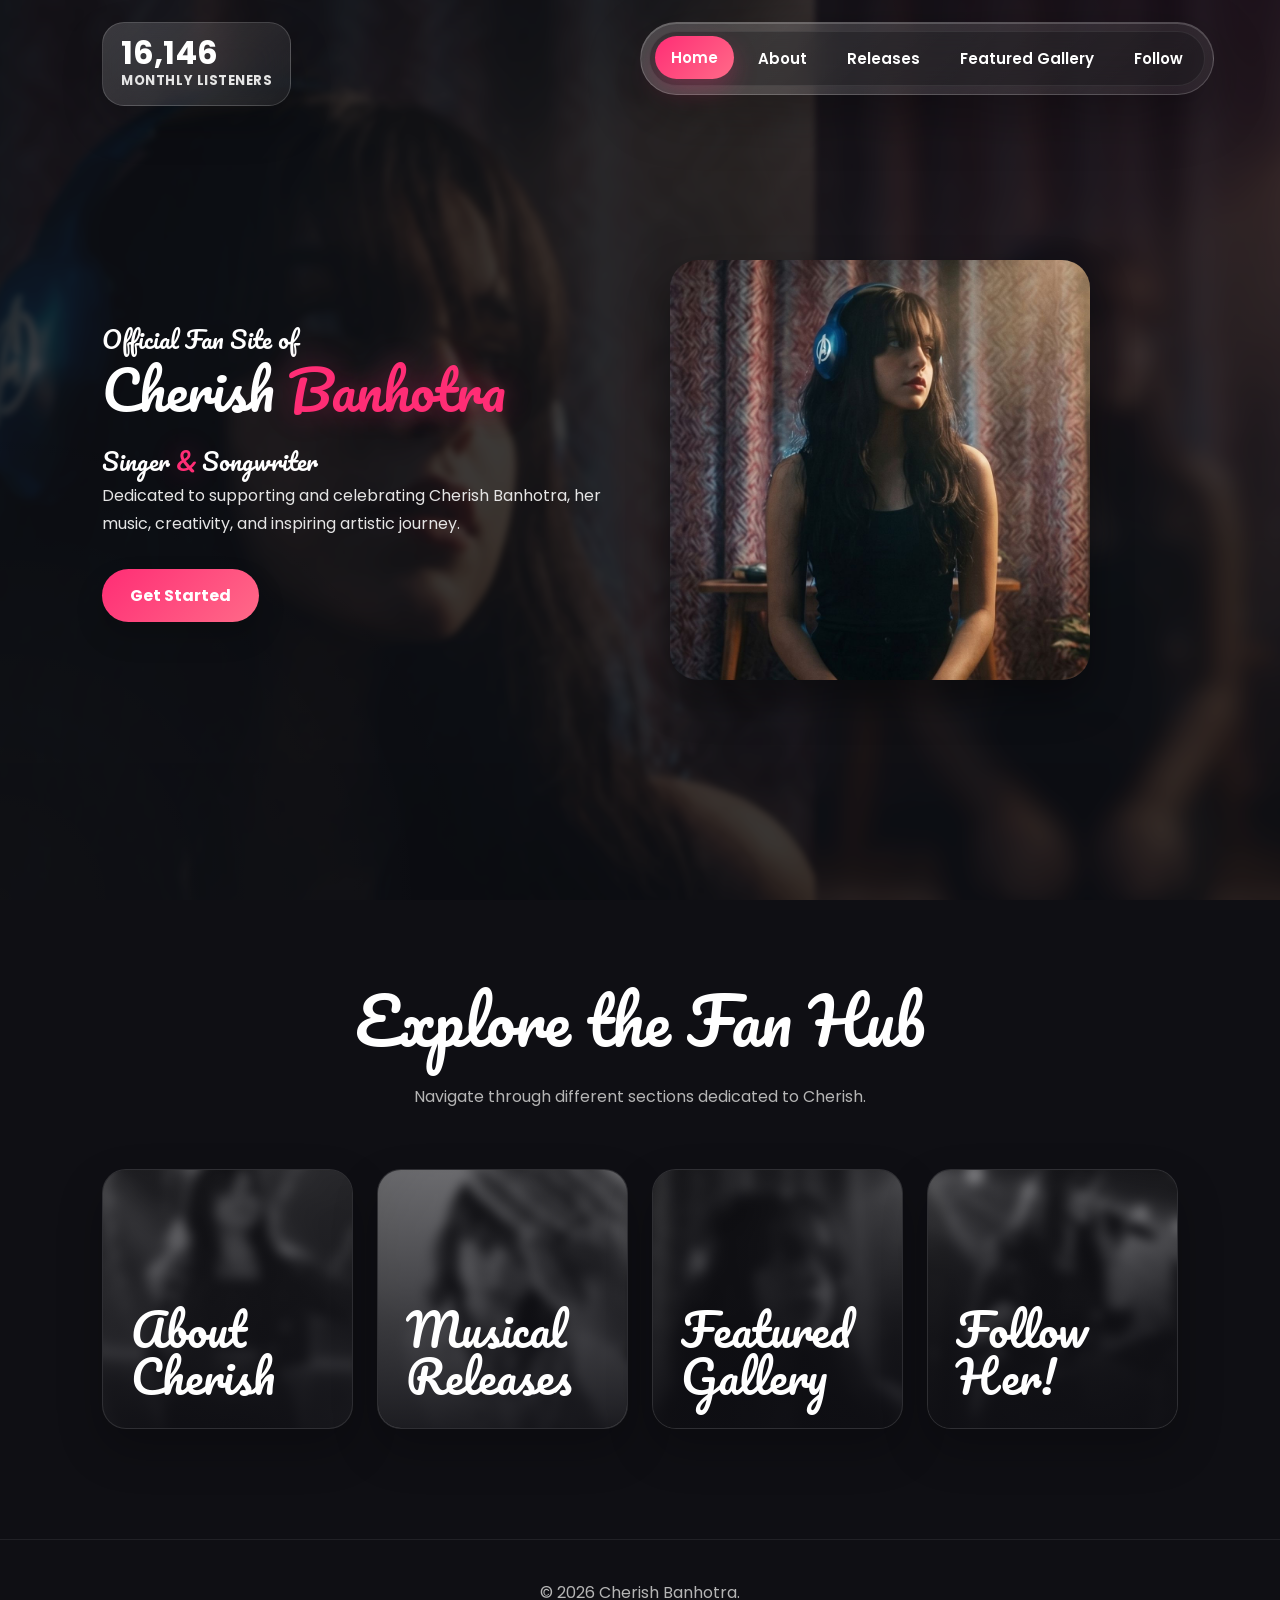
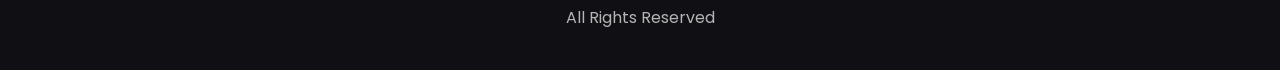
==== index.html @ cf928616 "Add files via upload" ====
<!DOCTYPE html>
<html lang="en">
<head>
  <meta charset="UTF-8">
  <meta name="viewport" content="width=device-width, initial-scale=1.0">
  <title>Cherish Banhotra | Home</title>
  <link rel="icon" type="image/x-icon" href="/assets/favicon.png">
  <link rel="preconnect" href="https://fonts.googleapis.com">
  <link rel="preconnect" href="https://fonts.gstatic.com" crossorigin>
  <link href="https://fonts.googleapis.com/css2?family=Poppins:wght@300;400;500;600;700&family=Pacifico&display=swap" rel="stylesheet">
  <link rel="stylesheet" href="/styles.css">
</head>
<body>
  <nav class="navbar" aria-label="Primary navigation">
    <button class="nav-toggle" type="button" aria-label="Open navigation menu" aria-expanded="false">
      <span></span>
      <span></span>
      <span></span>
    </button>
    <ul class="nav-links">
      <li><a class="active" href="/" aria-current="page">Home</a></li>
      <li><a href="/about">About</a></li>
      <li><a href="/releases">Releases</a></li>
      <li><a href="/gallery">Featured Gallery</a></li>
      <li><a href="/follow">Follow</a></li>
    </ul>
  </nav>

  <main>
    <section class="hero">
      <div class="listener-badge" aria-label="Sixteen thousand one hundred forty-six monthly listeners">
        <strong>16,146</strong>
        <span>monthly listeners</span>
      </div>
      <div class="hero-inner">
        <div class="hero-text">
          <h2>Official Fan Site of</h2>
          <h1>Cherish <span>Banhotra</span></h1>
          <div class="hero-image hero-image-mobile">
            <img src="/assets/2.jpg" alt="Portrait of Cherish">
          </div>
          <h2>Singer<span> & </span>Songwriter</h2>
          <p>Dedicated to supporting and celebrating Cherish Banhotra, her music, creativity, and inspiring artistic journey.</p>
          <div class="buttons">
            <a href="#fan-hub" class="btn primary">Get Started</a>
          </div>
        </div>
        <div class="hero-image">
          <img src="/assets/2.jpg" alt="Portrait of Cherish">
        </div>
      </div>
    </section>

    <section id="fan-hub" class="content-section home-paths-section">
      <div class="section-title">
        <h2>Explore the Fan Hub</h2>
        <p>Navigate through different sections dedicated to Cherish.</p>
      </div>
      <div class="home-paths">
        <a class="path-card" href="/about">
          <img src="/assets/3.jpg" alt="" aria-hidden="true">
          <h3>About Cherish</h3>
        </a>
        <a class="path-card" href="/releases">
          <img src="/assets/4.jpg" alt="" aria-hidden="true">
          <h3>Musical Releases</h3>
        </a>
        <a class="path-card" href="/gallery">
          <img src="/assets/1.png" alt="" aria-hidden="true">
          <h3>Featured Gallery</h3>
        </a>
        <a class="path-card" href="/follow">
          <img src="/assets/5.jpg" alt="" aria-hidden="true">
          <h3>Follow Her!</h3>
        </a>
      </div>
    </section>
  </main>

  <footer>&copy; 2026 Cherish Banhotra. <br>All Rights Reserved</footer>
  <script src="/site-effects.js"></script>
</body>
</html>
---- styles.css ----
* {
  margin: 0;
  padding: 0;
  box-sizing: border-box;
}

:root {
  --bg: #0f0f14;
  --text: #ffffff;
  --muted: #e5e5e5;
  --soft: #b5b5b5;
  --accent: #ff2d75;
  --accent-light: #ff6a88;
  --glass: rgba(255, 255, 255, .08);
  --glass-border: rgba(255, 255, 255, .14);
}

@keyframes fadeUp {
  from {
    opacity: 0;
    transform: translateY(28px);
  }

  to {
    opacity: 1;
    transform: translateY(0);
  }
}

@keyframes softFloat {
  0%,
  100% {
    transform: translateY(0);
  }

  50% {
    transform: translateY(-12px);
  }
}

@keyframes sheen {
  from {
    transform: translateX(-120%) skewX(-18deg);
  }

  to {
    transform: translateX(220%) skewX(-18deg);
  }
}

html {
  scroll-behavior: smooth;
  text-size-adjust: 100%;
  -webkit-text-size-adjust: 100%;
}

body {
  min-height: 100vh;
  font-family: 'Poppins', sans-serif;
  background: var(--bg);
  color: var(--text);
  overflow-x: hidden;
}

body::before {
  content: '';
  position: fixed;
  inset: 0;
  background: radial-gradient(circle at top right, rgba(255, 0, 102, .18), transparent 35%), radial-gradient(circle at bottom left, rgba(255, 255, 255, .08), transparent 30%);
  z-index: -1;
}

h1,
h2,
h3 {
  font-family: 'Pacifico', cursive;
  font-weight: 400;
}

img {
  display: block;
  max-width: 100%;
  height: auto;
}

.navbar {
  width: max-content;
  max-width: calc(100% - 32px);
  position: fixed;
  top: 22px;
  left: 50%;
  transform: translateX(-50%);
  z-index: 1000;
  display: flex;
  justify-content: center;
  align-items: center;
  padding: 8px;
  background: linear-gradient(135deg, rgba(255, 255, 255, .2), rgba(255, 255, 255, .06));
  backdrop-filter: blur(18px);
  -webkit-backdrop-filter: blur(18px);
  border: 1px solid rgba(255, 255, 255, .18);
  border-radius: 999px;
  box-shadow: 0 18px 55px rgba(0, 0, 0, .28), inset 0 1px 0 rgba(255, 255, 255, .18);
  animation: fadeUp .7s ease both;
}

.nav-links {
  width: auto;
  display: flex;
  justify-content: center;
  align-items: center;
  gap: 8px;
  list-style: none;
  padding: 5px;
  border-radius: 999px;
  background: rgba(15, 15, 20, .34);
  border: 1px solid rgba(255, 255, 255, .08);
}

.nav-toggle {
  display: none;
}

.nav-links li {
  flex: 0 0 auto;
}

.nav-links a {
  position: relative;
  overflow: hidden;
  display: inline-flex;
  align-items: center;
  justify-content: center;
  min-height: 42px;
  padding: 10px 16px;
  border-radius: 999px;
  color: var(--text);
  font-size: .94rem;
  font-weight: 600;
  text-decoration: none;
  white-space: nowrap;
  transition: background .25s ease, box-shadow .25s ease, transform .25s ease, color .25s ease;
}

.nav-links a::after,
.btn::after,
.path-card::after,
.follow-card::after,
.release-card::after {
  content: '';
  position: absolute;
  inset: 0;
  width: 42%;
  background: linear-gradient(90deg, transparent, rgba(255, 255, 255, .22), transparent);
  opacity: 0;
  pointer-events: none;
}

.nav-links a:hover,
.nav-links a.active {
  background: linear-gradient(135deg, var(--accent), var(--accent-light));
  box-shadow: 0 10px 24px rgba(255, 45, 117, .28);
  transform: translateY(-1px);
}

.nav-links a:hover::after,
.btn:hover::after,
.path-card:hover::after,
.follow-card:hover::after,
.release-card:hover::after {
  opacity: 1;
  animation: sheen .75s ease;
}

.hero,
.page-hero {
  min-height: 100vh;
  min-height: 100svh;
  display: flex;
  align-items: center;
  justify-content: center;
  padding: 120px 8% 80px;
  position: relative;
  isolation: isolate;
  overflow: hidden;
}

.page-hero {
  min-height: 38vh;
  padding: 104px 8% 42px;
}

.hero::before,
.page-hero::before {
  content: '';
  position: fixed;
  inset: 0;
  background: url('assets/cover.png') center/cover no-repeat;
  filter: blur(3px);
  transform: scale(1.04);
  opacity: .45;
  pointer-events: none;
  z-index: -2;
}

.hero::after,
.page-hero::after {
  content: '';
  position: absolute;
  inset: 0;
  background: rgba(15, 15, 20, .55);
  z-index: -1;
}

.listener-badge {
  position: absolute;
  top: 22px;
  left: 8%;
  z-index: 2;
  display: inline-flex;
  flex-direction: column;
  gap: 2px;
  padding: 14px 18px;
  border: 1px solid rgba(255, 255, 255, .16);
  border-radius: 22px;
  background: linear-gradient(135deg, rgba(255, 255, 255, .16), rgba(255, 255, 255, .05));
  backdrop-filter: blur(16px);
  -webkit-backdrop-filter: blur(16px);
  box-shadow: 0 18px 40px rgba(0, 0, 0, .24);
  animation: fadeUp .75s .2s ease both;
}

.listener-badge strong {
  font-size: clamp(1.35rem, 3vw, 2rem);
  line-height: 1;
}

.listener-badge span {
  color: var(--muted);
  font-size: .82rem;
  font-weight: 700;
  letter-spacing: .04em;
  text-transform: uppercase;
}

.hero-inner {
  max-width: 1200px;
  width: 100%;
  display: grid;
  grid-template-columns: repeat(auto-fit, minmax(min(320px, 100%), 1fr));
  gap: 60px;
  align-items: center;
  animation: fadeUp .85s .1s ease both;
}

.hero-text h1,
.page-heading h1 {
  font-size: clamp(3rem, 8vw, 3.4rem);
  line-height: 1.1;
  margin-bottom: 20px;
}

.hero-text span,
.page-heading span {
  color: var(--accent);
  text-shadow: 0 0 30px rgba(255, 45, 117, .32);
}

.hero-text p,
.page-heading p,
.about-copy p,
.follow-card p {
  color: var(--muted);
  line-height: 1.8;
}

.hero-text p,
.page-heading p {
  max-width: 650px;
  margin-bottom: 30px;
}

.buttons {
  display: flex;
  flex-wrap: wrap;
  gap: 14px;
}

.btn {
  position: relative;
  overflow: hidden;
  display: inline-flex;
  align-items: center;
  justify-content: center;
  padding: 14px 28px;
  border-radius: 999px;
  font-weight: 700;
  text-decoration: none;
  box-shadow: 0 14px 28px rgba(0, 0, 0, .18);
  transition: box-shadow .25s ease, transform .25s ease, border-color .25s ease;
}

.btn:hover,
.btn:focus-visible {
  transform: translateY(-3px);
  box-shadow: 0 18px 36px rgba(255, 45, 117, .2);
}

.primary {
  background: linear-gradient(135deg, var(--accent), var(--accent-light));
  color: var(--text);
}

.secondary {
  border: 1px solid rgba(255, 255, 255, .15);
  color: var(--text);
  background: rgba(255, 255, 255, .04);
}

.hero-image img,
.gallery-card img,
.about-panel img,
.follow-card {
  width: 100%;
  border-radius: 28px;
  box-shadow: 0 20px 40px rgba(0, 0, 0, .35);
}

.hero-image img {
  max-width: 420px;
  object-fit: cover;
  animation: softFloat 5.5s ease-in-out infinite;
  transition: filter .35s ease, transform .35s ease, box-shadow .35s ease;
}

.hero-image-mobile {
  display: none;
}

.hero-image img:hover {
  filter: saturate(1.12) contrast(1.04);
  transform: scale(1.025);
  box-shadow: 0 26px 56px rgba(255, 45, 117, .2);
}

.page-heading {
  width: min(100%, 920px);
  text-align: center;
  animation: fadeUp .8s ease both;
}

.content-section {
  padding: 110px 8%;
}

.reveal {
  opacity: 0;
  transform: translateY(34px);
  transition: opacity .75s ease, transform .75s ease;
}

.reveal.is-visible {
  opacity: 1;
  transform: translateY(0);
}

.section-title {
  text-align: center;
  margin-bottom: 60px;
}

.section-title h2 {
  font-size: clamp(2.4rem, 6vw, 4rem);
}

.section-title p {
  color: var(--soft);
  margin-top: 8px;
}

.gallery-grid {
  display: grid;
  grid-template-columns: repeat(auto-fit, minmax(min(260px, 100%), 1fr));
  gap: 24px;
}

.gallery-card,
.follow-card {
  position: relative;
  overflow: hidden;
  background: rgba(255, 255, 255, .04);
  border: 1px solid rgba(255, 255, 255, .08);
}

.gallery-card img {
  height: 420px;
  object-fit: cover;
  transition: filter .35s ease, transform .35s ease;
}

.gallery-card:hover img {
  filter: saturate(1.1) contrast(1.05);
  transform: scale(1.05);
}

.home-paths-section {
  position: relative;
  padding-top: 64px;
  scroll-margin-top: 96px;
  background: var(--bg);
}

.home-paths {
  display: grid;
  grid-template-columns: repeat(4, minmax(0, 1fr));
  gap: 24px;
}

.path-card {
  position: relative;
  min-height: 260px;
  display: flex;
  flex-direction: column;
  justify-content: flex-end;
  gap: 16px;
  padding: 28px;
  overflow: hidden;
  border: 1px solid rgba(255, 255, 255, .1);
  border-radius: 24px;
  background: rgba(255, 255, 255, .04);
  color: var(--text);
  text-decoration: none;
  box-shadow: 0 20px 46px rgba(0, 0, 0, .24);
  transition: border-color .25s ease, box-shadow .25s ease, transform .25s ease;
}

.path-card::before {
  content: '';
  position: absolute;
  inset: 0;
  background: linear-gradient(180deg, rgba(15, 15, 20, .18), rgba(15, 15, 20, .88));
  z-index: 1;
  transition: background .25s ease;
}

.path-card img {
  position: absolute;
  inset: 0;
  width: 100%;
  height: 100%;
  object-fit: cover;
  filter: grayscale(1) blur(5px);
  transform: scale(1.08);
  opacity: .55;
  transition: filter .35s ease, opacity .35s ease, transform .35s ease;
}

.path-card span {
  position: relative;
  z-index: 2;
  width: 48px;
  height: 48px;
  display: inline-flex;
  align-items: center;
  justify-content: center;
  border-radius: 50%;
  background: linear-gradient(135deg, var(--accent), var(--accent-light));
  font-weight: 700;
}

.path-card h3 {
  position: relative;
  z-index: 2;
  font-size: clamp(2rem, 4vw, 2.8rem);
  line-height: 1.05;
}

.path-card p {
  position: relative;
  z-index: 2;
  color: var(--muted);
  line-height: 1.7;
}

.path-card:hover,
.path-card:focus-visible {
  border-color: rgba(255, 255, 255, .24);
  box-shadow: 0 24px 56px rgba(255, 45, 117, .18);
  transform: translateY(-8px) scale(1.015);
}

.path-card:hover::before,
.path-card:focus-visible::before {
  background: linear-gradient(180deg, rgba(15, 15, 20, .08), rgba(15, 15, 20, .72));
}

.path-card:hover img,
.path-card:focus-visible img {
  filter: grayscale(0) blur(0);
  opacity: .82;
  transform: scale(1);
}

.card-content,
.follow-card {
  padding: 24px;
}

.about-panel {
  display: grid;
  grid-template-columns: repeat(auto-fit, minmax(min(320px, 100%), 1fr));
  gap: 50px;
  align-items: center;
}

.about-panel img {
  object-fit: cover;
  transition: filter .35s ease, transform .35s ease, box-shadow .35s ease;
}

.about-panel img:hover {
  filter: saturate(1.08) contrast(1.04);
  transform: scale(1.025);
  box-shadow: 0 28px 58px rgba(255, 45, 117, .18);
}

.about-copy h2 {
  font-size: clamp(2rem, 4.5vw, 3rem);
  margin-bottom: 18px;
}

.releases-grid {
  display: grid;
  grid-template-columns: repeat(auto-fit, minmax(min(260px, 100%), 1fr));
  gap: 24px;
}

.release-card {
  position: relative;
  overflow: hidden;
  border: 1px solid rgba(255, 255, 255, .08);
  border-radius: 28px;
  background: rgba(255, 255, 255, .04);
  box-shadow: 0 20px 40px rgba(0, 0, 0, .35);
  transition: border-color .25s ease, box-shadow .25s ease, transform .25s ease;
}

.release-card:hover {
  border-color: rgba(255, 255, 255, .2);
  box-shadow: 0 24px 56px rgba(255, 45, 117, .16);
  transform: translateY(-7px);
}

.release-card img {
  width: 100%;
  height: 320px;
  object-fit: cover;
  transition: filter .35s ease, transform .35s ease;
}

.release-card:hover img {
  filter: saturate(1.12) contrast(1.04);
  transform: scale(1.045);
}

.release-card div {
  padding: 24px;
}

.release-card span {
  display: inline-flex;
  margin-bottom: 14px;
  padding: 7px 12px;
  border-radius: 999px;
  background: rgba(255, 45, 117, .16);
  color: var(--accent-light);
  font-size: .78rem;
  font-weight: 700;
  text-transform: uppercase;
}

.release-card h2 {
  font-size: 2rem;
  margin-bottom: 10px;
}

.release-card p {
  color: var(--muted);
  line-height: 1.7;
}

.follow-grid {
  display: grid;
  grid-template-columns: repeat(auto-fit, minmax(min(240px, 100%), 1fr));
  gap: 22px;
}

.follow-card {
  color: var(--text);
  text-decoration: none;
  transition: border-color .25s ease, box-shadow .25s ease, transform .25s ease;
}

.follow-card:hover,
.follow-card:focus-visible {
  border-color: rgba(255, 255, 255, .24);
  box-shadow: 0 24px 56px rgba(255, 45, 117, .18);
  transform: translateY(-7px);
}

.social-icon {
  width: 54px;
  height: 54px;
  display: inline-flex;
  align-items: center;
  justify-content: center;
  margin-bottom: 20px;
  border-radius: 18px;
  background: linear-gradient(135deg, var(--accent), var(--accent-light));
  box-shadow: 0 14px 28px rgba(255, 45, 117, .22);
  transition: transform .25s ease, box-shadow .25s ease;
}

.follow-card:hover .social-icon,
.follow-card:focus-visible .social-icon {
  transform: rotate(-4deg) scale(1.08);
  box-shadow: 0 18px 34px rgba(255, 45, 117, .3);
}

.social-icon svg {
  width: 28px;
  height: 28px;
  fill: none;
  stroke: currentColor;
  stroke-width: 1.8;
  stroke-linecap: round;
  stroke-linejoin: round;
}

.social-icon .icon-fill {
  fill: currentColor;
}

.follow-card h2 {
  font-size: 2rem;
  margin-bottom: 12px;
}

footer {
  text-align: center;
  padding: 40px 20px;
  color: var(--soft);
  border-top: 1px solid rgba(255, 255, 255, .08);
}

@media (prefers-reduced-motion: reduce) {
  *,
  *::before,
  *::after {
    animation-duration: .01ms !important;
    animation-iteration-count: 1 !important;
    scroll-behavior: auto !important;
    transition-duration: .01ms !important;
  }

  body,
  .reveal {
    opacity: 1;
    transform: none;
  }
}

@media (hover: none) {
  .nav-links a:hover,
  .btn:hover,
  .path-card:hover,
  .follow-card:hover,
  .release-card:hover,
  .gallery-card:hover img,
  .about-panel img:hover,
  .hero-image img:hover {
    transform: none;
  }
}

@media (max-width: 768px) {
  .navbar {
    width: auto;
    max-width: calc(100% - 24px);
    top: 12px;
    right: 12px;
    left: auto;
    transform: none;
    align-items: flex-end;
    justify-content: flex-end;
    padding: 6px;
    border-radius: 20px;
  }

  .nav-toggle {
    position: relative;
    z-index: 2;
    width: 46px;
    height: 46px;
    display: inline-flex;
    flex-direction: column;
    align-items: center;
    justify-content: center;
    gap: 5px;
    border: 0;
    border-radius: 16px;
    background: linear-gradient(135deg, var(--accent), var(--accent-light));
    color: var(--text);
    cursor: pointer;
    box-shadow: 0 12px 26px rgba(255, 45, 117, .25);
  }

  .nav-toggle:focus-visible {
    outline: 2px solid rgba(255, 255, 255, .9);
    outline-offset: 3px;
  }

  .nav-toggle span {
    width: 20px;
    height: 2px;
    display: block;
    border-radius: 999px;
    background: currentColor;
    transition: transform .25s ease, opacity .25s ease;
  }

  .navbar.nav-open .nav-toggle span:nth-child(1) {
    transform: translateY(7px) rotate(45deg);
  }

  .navbar.nav-open .nav-toggle span:nth-child(2) {
    opacity: 0;
  }

  .navbar.nav-open .nav-toggle span:nth-child(3) {
    transform: translateY(-7px) rotate(-45deg);
  }

  .nav-links {
    position: absolute;
    top: calc(100% + 8px);
    right: 0;
    width: min(270px, calc(100vw - 24px));
    flex-direction: column;
    align-items: stretch;
    justify-content: flex-start;
    gap: 6px;
    padding: 8px;
    overflow: hidden;
    visibility: hidden;
    opacity: 0;
    transform: translateY(-8px);
    pointer-events: none;
    border-radius: 20px;
    background: rgba(15, 15, 20, .88);
    box-shadow: 0 18px 45px rgba(0, 0, 0, .34);
    transition: opacity .25s ease, transform .25s ease, visibility .25s ease;
  }

  .navbar.nav-open .nav-links {
    visibility: visible;
    opacity: 1;
    transform: translateY(0);
    pointer-events: auto;
  }

  .nav-links a {
    width: 100%;
    min-height: 44px;
    justify-content: flex-start;
    padding: 10px 14px;
    font-size: .9rem;
  }

  .hero,
  .page-hero {
    min-height: auto;
    padding: 96px 20px 56px;
  }

  .hero::before,
  .page-hero::before {
    position: absolute;
    background-position: center top;
    background-size: cover;
    filter: blur(1.5px);
    transform: none;
    opacity: .52;
  }

  .hero {
    min-height: 100svh;
    align-items: center;
    justify-content: center;
    padding: 86px 20px 42px;
  }

  .hero::before {
    background-image: url('assets/mobileviewcover.png');
    background-position: center top;
    filter: blur(1px);
    opacity: .5;
  }

  .hero::after {
    background: linear-gradient(180deg, rgba(15, 15, 20, .78), rgba(15, 15, 20, .6) 42%, rgba(15, 15, 20, .88));
  }

  .listener-badge {
    display: none;
  }

  .page-hero {
    min-height: 240px;
    padding-bottom: 42px;
  }

  .hero-inner {
    grid-template-columns: 1fr;
    gap: 24px;
    text-align: center;
    align-content: center;
    justify-items: center;
  }

  .hero-text h1,
  .page-heading h1 {
    font-size: clamp(2.45rem, 13vw, 3.25rem);
  }

  .hero-text h1 {
    margin-bottom: 10px;
    line-height: 1.05;
  }

  .hero-text h2 {
    font-size: clamp(1rem, 4.8vw, 1.35rem);
    line-height: 1.35;
  }

  .hero-text p {
    max-width: 34rem;
    margin-top: 14px;
    margin-bottom: 22px;
    font-size: .95rem;
    line-height: 1.65;
  }

  .hero-text p,
  .page-heading p {
    margin-inline: auto;
  }

  .buttons {
    justify-content: center;
  }

  .btn {
    width: min(100%, 280px);
    min-height: 48px;
    padding: 13px 22px;
  }

  .hero-image img {
    width: min(100%, 310px);
    height: min(44svh, 380px);
    min-height: 260px;
    margin-inline: auto;
    border-radius: 22px;
    object-fit: cover;
    object-position: center top;
    animation: none;
  }

  .hero-inner > .hero-image {
    display: none;
  }

  .hero-image-mobile {
    display: block;
    width: 100%;
    margin: 18px auto 16px;
  }

  .content-section {
    padding: 64px 20px;
  }

  .section-title {
    margin-bottom: 34px;
  }

  .section-title h2 {
    font-size: clamp(2.1rem, 11vw, 3rem);
    line-height: 1.1;
  }

  .gallery-grid,
  .releases-grid,
  .follow-grid {
    gap: 18px;
  }

  .home-paths {
    grid-template-columns: 1fr;
    gap: 18px;
  }

  .home-paths-section {
    padding-top: 56px;
    scroll-margin-top: 82px;
  }

  .path-card {
    min-height: 210px;
    padding: 22px;
    border-radius: 20px;
  }

  .path-card h3 {
    font-size: clamp(1.85rem, 10vw, 2.35rem);
  }

  .gallery-card img {
    height: clamp(300px, 112vw, 440px);
  }

  .about-panel {
    grid-template-columns: 1fr;
    gap: 30px;
  }

  .about-panel img {
    max-height: 520px;
  }

  .about-copy h2,
  .follow-card h2,
  .release-card h2 {
    font-size: clamp(1.75rem, 8vw, 2.25rem);
    line-height: 1.15;
  }

  .release-card,
  .hero-image img,
  .gallery-card img,
  .about-panel img,
  .follow-card {
    border-radius: 20px;
  }

  .release-card img {
    height: clamp(240px, 90vw, 340px);
  }

  .release-card div,
  .card-content,
  .follow-card {
    padding: 20px;
  }

  .follow-card {
    min-height: 210px;
  }
}

@media (max-width: 420px) {
  .navbar {
    top: 8px;
    right: 8px;
    max-width: calc(100% - 16px);
  }

  .nav-links {
    width: min(260px, calc(100vw - 16px));
  }

  .nav-links a {
    min-height: 42px;
    font-size: .86rem;
  }

  .hero,
  .page-hero {
    padding-left: 16px;
    padding-right: 16px;
  }

  .content-section {
    padding: 56px 16px;
  }

  .listener-badge {
    width: 100%;
    align-items: center;
    text-align: center;
  }

  .hero-text h1,
  .page-heading h1 {
    overflow-wrap: anywhere;
  }

  .buttons,
  .btn {
    width: 100%;
  }

  .path-card {
    min-height: 190px;
    padding: 20px;
  }

  .social-icon {
    width: 48px;
    height: 48px;
    border-radius: 16px;
  }
}

@media (min-width: 769px) and (max-width: 1120px) {
  .home-paths {
    grid-template-columns: repeat(2, minmax(0, 1fr));
  }
}
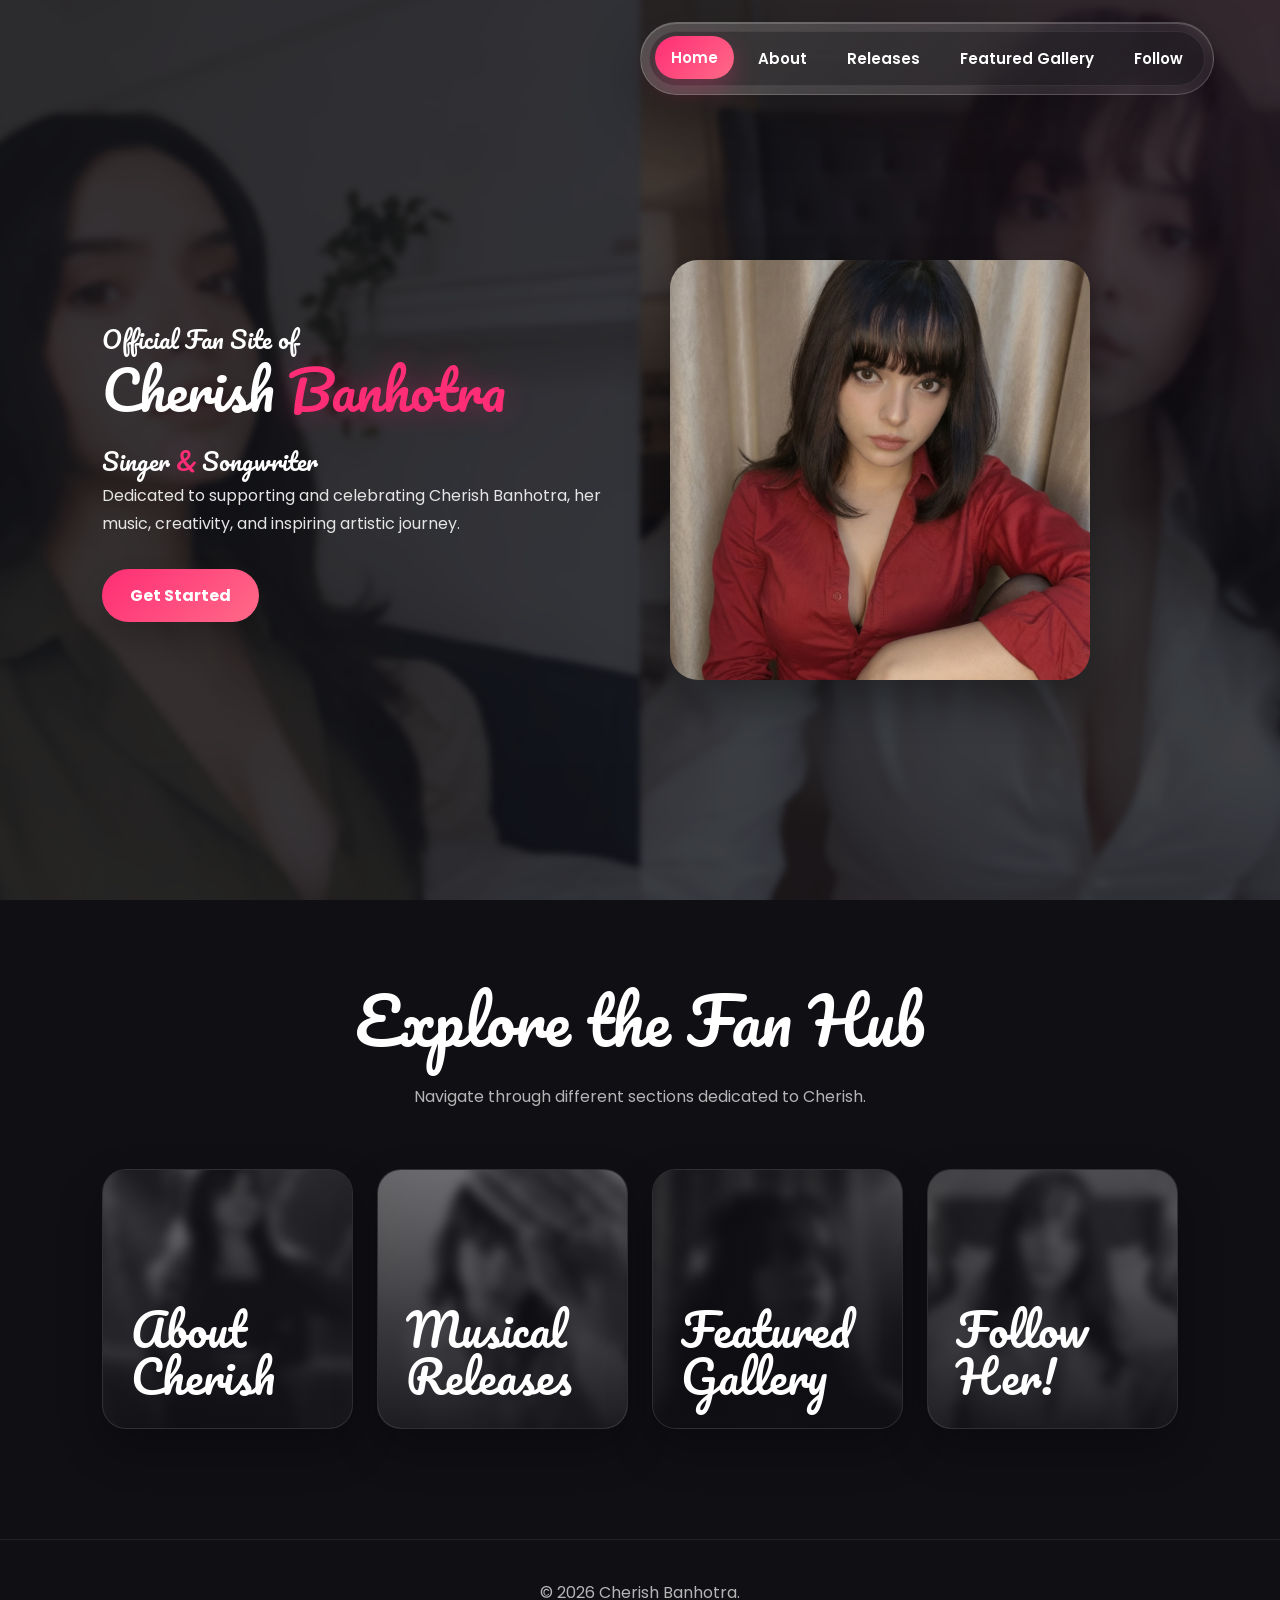
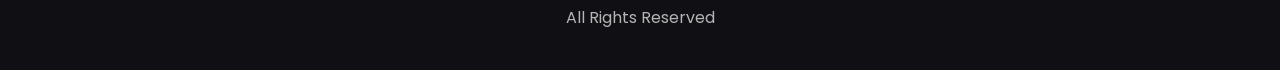
==== commit 4e61b28a: "new img" ====
--- a/index.html
+++ b/index.html
@@ -28,16 +28,13 @@
 
   <main>
     <section class="hero">
-      <div class="listener-badge" aria-label="Sixteen thousand one hundred forty-six monthly listeners">
-        <strong>16,146</strong>
-        <span>monthly listeners</span>
-      </div>
+ 
       <div class="hero-inner">
         <div class="hero-text">
           <h2>Official Fan Site of</h2>
           <h1>Cherish <span>Banhotra</span></h1>
           <div class="hero-image hero-image-mobile">
-            <img src="/assets/2.jpg" alt="Portrait of Cherish">
+            <img src="/assets/CB2.png" alt="Portrait of Cherish">
           </div>
           <h2>Singer<span> & </span>Songwriter</h2>
           <p>Dedicated to supporting and celebrating Cherish Banhotra, her music, creativity, and inspiring artistic journey.</p>
@@ -46,7 +43,7 @@
           </div>
         </div>
         <div class="hero-image">
-          <img src="/assets/2.jpg" alt="Portrait of Cherish">
+          <img src="/assets/CB2.png" alt="Portrait of Cherish">
         </div>
       </div>
     </section>
@@ -70,7 +67,7 @@
           <h3>Featured Gallery</h3>
         </a>
         <a class="path-card" href="/follow">
-          <img src="/assets/5.jpg" alt="" aria-hidden="true">
+          <img src="/assets/CB3.png" alt="" aria-hidden="true">
           <h3>Follow Her!</h3>
         </a>
       </div>
--- a/styles.css
+++ b/styles.css
@@ -1,17 +1,17 @@
-* {
-  margin: 0;
-  padding: 0;
-  box-sizing: border-box;
-}
-
+* {
+  margin: 0;
+  padding: 0;
+  box-sizing: border-box;
+}
+
 :root {
   --bg: #0f0f14;
   --text: #ffffff;
-  --muted: #e5e5e5;
-  --soft: #b5b5b5;
-  --accent: #ff2d75;
-  --accent-light: #ff6a88;
-  --glass: rgba(255, 255, 255, .08);
+  --muted: #e5e5e5;
+  --soft: #b5b5b5;
+  --accent: #ff2d75;
+  --accent-light: #ff6a88;
+  --glass: rgba(255, 255, 255, .08);
   --glass-border: rgba(255, 255, 255, .14);
 }
 
@@ -53,7 +53,7 @@
   text-size-adjust: 100%;
   -webkit-text-size-adjust: 100%;
 }
-
+
 body {
   min-height: 100vh;
   font-family: 'Poppins', sans-serif;
@@ -61,58 +61,58 @@
   color: var(--text);
   overflow-x: hidden;
 }
-
-body::before {
-  content: '';
-  position: fixed;
-  inset: 0;
-  background: radial-gradient(circle at top right, rgba(255, 0, 102, .18), transparent 35%), radial-gradient(circle at bottom left, rgba(255, 255, 255, .08), transparent 30%);
-  z-index: -1;
-}
-
-h1,
-h2,
-h3 {
-  font-family: 'Pacifico', cursive;
-  font-weight: 400;
-}
-
+
+body::before {
+  content: '';
+  position: fixed;
+  inset: 0;
+  background: radial-gradient(circle at top right, rgba(255, 0, 102, .18), transparent 35%), radial-gradient(circle at bottom left, rgba(255, 255, 255, .08), transparent 30%);
+  z-index: -1;
+}
+
+h1,
+h2,
+h3 {
+  font-family: 'Pacifico', cursive;
+  font-weight: 400;
+}
+
 img {
   display: block;
   max-width: 100%;
   height: auto;
 }
-
+
 .navbar {
   width: max-content;
   max-width: calc(100% - 32px);
-  position: fixed;
-  top: 22px;
-  left: 50%;
-  transform: translateX(-50%);
-  z-index: 1000;
-  display: flex;
-  justify-content: center;
-  align-items: center;
-  padding: 8px;
-  background: linear-gradient(135deg, rgba(255, 255, 255, .2), rgba(255, 255, 255, .06));
-  backdrop-filter: blur(18px);
-  -webkit-backdrop-filter: blur(18px);
+  position: fixed;
+  top: 22px;
+  left: 50%;
+  transform: translateX(-50%);
+  z-index: 1000;
+  display: flex;
+  justify-content: center;
+  align-items: center;
+  padding: 8px;
+  background: linear-gradient(135deg, rgba(255, 255, 255, .2), rgba(255, 255, 255, .06));
+  backdrop-filter: blur(18px);
+  -webkit-backdrop-filter: blur(18px);
   border: 1px solid rgba(255, 255, 255, .18);
   border-radius: 999px;
   box-shadow: 0 18px 55px rgba(0, 0, 0, .28), inset 0 1px 0 rgba(255, 255, 255, .18);
   animation: fadeUp .7s ease both;
 }
-
+
 .nav-links {
   width: auto;
   display: flex;
-  justify-content: center;
-  align-items: center;
-  gap: 8px;
-  list-style: none;
-  padding: 5px;
-  border-radius: 999px;
+  justify-content: center;
+  align-items: center;
+  gap: 8px;
+  list-style: none;
+  padding: 5px;
+  border-radius: 999px;
   background: rgba(15, 15, 20, .34);
   border: 1px solid rgba(255, 255, 255, .08);
 }
@@ -124,21 +124,21 @@
 .nav-links li {
   flex: 0 0 auto;
 }
-
+
 .nav-links a {
   position: relative;
   overflow: hidden;
   display: inline-flex;
-  align-items: center;
-  justify-content: center;
-  min-height: 42px;
+  align-items: center;
+  justify-content: center;
+  min-height: 42px;
   padding: 10px 16px;
-  border-radius: 999px;
-  color: var(--text);
-  font-size: .94rem;
-  font-weight: 600;
-  text-decoration: none;
-  white-space: nowrap;
+  border-radius: 999px;
+  color: var(--text);
+  font-size: .94rem;
+  font-weight: 600;
+  text-decoration: none;
+  white-space: nowrap;
   transition: background .25s ease, box-shadow .25s ease, transform .25s ease, color .25s ease;
 }
 
@@ -155,11 +155,11 @@
   opacity: 0;
   pointer-events: none;
 }
-
+
 .nav-links a:hover,
 .nav-links a.active {
-  background: linear-gradient(135deg, var(--accent), var(--accent-light));
-  box-shadow: 0 10px 24px rgba(255, 45, 117, .28);
+  background: linear-gradient(135deg, var(--accent), var(--accent-light));
+  box-shadow: 0 10px 24px rgba(255, 45, 117, .28);
   transform: translateY(-1px);
 }
 
@@ -171,44 +171,44 @@
   opacity: 1;
   animation: sheen .75s ease;
 }
-
+
 .hero,
 .page-hero {
   min-height: 100vh;
   min-height: 100svh;
-  display: flex;
-  align-items: center;
-  justify-content: center;
+  display: flex;
+  align-items: center;
+  justify-content: center;
   padding: 120px 8% 80px;
   position: relative;
   isolation: isolate;
   overflow: hidden;
 }
-
-.page-hero {
-  min-height: 38vh;
-  padding: 104px 8% 42px;
-}
-
-.hero::before,
-.page-hero::before {
-  content: '';
-  position: fixed;
-  inset: 0;
-  background: url('assets/cover.png') center/cover no-repeat;
-  filter: blur(3px);
-  transform: scale(1.04);
-  opacity: .45;
-  pointer-events: none;
-  z-index: -2;
-}
-
+
+.page-hero {
+  min-height: 38vh;
+  padding: 104px 8% 42px;
+}
+
+.hero::before,
+.page-hero::before {
+  content: '';
+  position: fixed;
+  inset: 0;
+  background: url('assets/cover1.png') center/cover no-repeat;
+  filter: blur(3px);
+  transform: scale(1.04);
+  opacity: .45;
+  pointer-events: none;
+  z-index: -2;
+}
+
 .hero::after,
 .page-hero::after {
   content: '';
   position: absolute;
-  inset: 0;
-  background: rgba(15, 15, 20, .55);
+  inset: 0;
+  background: rgba(15, 15, 20, .55);
   z-index: -1;
 }
 
@@ -252,40 +252,40 @@
   align-items: center;
   animation: fadeUp .85s .1s ease both;
 }
-
-.hero-text h1,
-.page-heading h1 {
-  font-size: clamp(3rem, 8vw, 3.4rem);
-  line-height: 1.1;
-  margin-bottom: 20px;
-}
-
+
+.hero-text h1,
+.page-heading h1 {
+  font-size: clamp(3rem, 8vw, 3.4rem);
+  line-height: 1.1;
+  margin-bottom: 20px;
+}
+
 .hero-text span,
 .page-heading span {
   color: var(--accent);
   text-shadow: 0 0 30px rgba(255, 45, 117, .32);
 }
-
-.hero-text p,
-.page-heading p,
-.about-copy p,
-.follow-card p {
-  color: var(--muted);
-  line-height: 1.8;
-}
-
-.hero-text p,
-.page-heading p {
-  max-width: 650px;
-  margin-bottom: 30px;
-}
-
-.buttons {
-  display: flex;
-  flex-wrap: wrap;
-  gap: 14px;
-}
-
+
+.hero-text p,
+.page-heading p,
+.about-copy p,
+.follow-card p {
+  color: var(--muted);
+  line-height: 1.8;
+}
+
+.hero-text p,
+.page-heading p {
+  max-width: 650px;
+  margin-bottom: 30px;
+}
+
+.buttons {
+  display: flex;
+  flex-wrap: wrap;
+  gap: 14px;
+}
+
 .btn {
   position: relative;
   overflow: hidden;
@@ -305,27 +305,27 @@
   transform: translateY(-3px);
   box-shadow: 0 18px 36px rgba(255, 45, 117, .2);
 }
-
-.primary {
-  background: linear-gradient(135deg, var(--accent), var(--accent-light));
-  color: var(--text);
-}
-
-.secondary {
-  border: 1px solid rgba(255, 255, 255, .15);
-  color: var(--text);
-  background: rgba(255, 255, 255, .04);
-}
-
-.hero-image img,
-.gallery-card img,
-.about-panel img,
-.follow-card {
-  width: 100%;
-  border-radius: 28px;
-  box-shadow: 0 20px 40px rgba(0, 0, 0, .35);
-}
-
+
+.primary {
+  background: linear-gradient(135deg, var(--accent), var(--accent-light));
+  color: var(--text);
+}
+
+.secondary {
+  border: 1px solid rgba(255, 255, 255, .15);
+  color: var(--text);
+  background: rgba(255, 255, 255, .04);
+}
+
+.hero-image img,
+.gallery-card img,
+.about-panel img,
+.follow-card {
+  width: 100%;
+  border-radius: 28px;
+  box-shadow: 0 20px 40px rgba(0, 0, 0, .35);
+}
+
 .hero-image img {
   max-width: 420px;
   object-fit: cover;
@@ -342,7 +342,7 @@
   transform: scale(1.025);
   box-shadow: 0 26px 56px rgba(255, 45, 117, .2);
 }
-
+
 .page-heading {
   width: min(100%, 920px);
   text-align: center;
@@ -363,27 +363,27 @@
   opacity: 1;
   transform: translateY(0);
 }
-
-.section-title {
-  text-align: center;
-  margin-bottom: 60px;
-}
-
-.section-title h2 {
-  font-size: clamp(2.4rem, 6vw, 4rem);
-}
-
-.section-title p {
-  color: var(--soft);
-  margin-top: 8px;
-}
-
+
+.section-title {
+  text-align: center;
+  margin-bottom: 60px;
+}
+
+.section-title h2 {
+  font-size: clamp(2.4rem, 6vw, 4rem);
+}
+
+.section-title p {
+  color: var(--soft);
+  margin-top: 8px;
+}
+
 .gallery-grid {
   display: grid;
   grid-template-columns: repeat(auto-fit, minmax(min(260px, 100%), 1fr));
   gap: 24px;
 }
-
+
 .gallery-card,
 .follow-card {
   position: relative;
@@ -402,117 +402,117 @@
   filter: saturate(1.1) contrast(1.05);
   transform: scale(1.05);
 }
-
-.home-paths-section {
-  position: relative;
-  padding-top: 64px;
-  scroll-margin-top: 96px;
-  background: var(--bg);
-}
-
-.home-paths {
-  display: grid;
-  grid-template-columns: repeat(4, minmax(0, 1fr));
-  gap: 24px;
-}
-
-.path-card {
-  position: relative;
-  min-height: 260px;
-  display: flex;
-  flex-direction: column;
-  justify-content: flex-end;
-  gap: 16px;
-  padding: 28px;
-  overflow: hidden;
-  border: 1px solid rgba(255, 255, 255, .1);
-  border-radius: 24px;
-  background: rgba(255, 255, 255, .04);
-  color: var(--text);
-  text-decoration: none;
-  box-shadow: 0 20px 46px rgba(0, 0, 0, .24);
-  transition: border-color .25s ease, box-shadow .25s ease, transform .25s ease;
-}
-
-.path-card::before {
-  content: '';
-  position: absolute;
-  inset: 0;
-  background: linear-gradient(180deg, rgba(15, 15, 20, .18), rgba(15, 15, 20, .88));
-  z-index: 1;
-  transition: background .25s ease;
-}
-
-.path-card img {
-  position: absolute;
-  inset: 0;
-  width: 100%;
-  height: 100%;
-  object-fit: cover;
-  filter: grayscale(1) blur(5px);
-  transform: scale(1.08);
-  opacity: .55;
-  transition: filter .35s ease, opacity .35s ease, transform .35s ease;
-}
-
-.path-card span {
-  position: relative;
-  z-index: 2;
-  width: 48px;
-  height: 48px;
-  display: inline-flex;
-  align-items: center;
-  justify-content: center;
-  border-radius: 50%;
-  background: linear-gradient(135deg, var(--accent), var(--accent-light));
-  font-weight: 700;
-}
-
-.path-card h3 {
-  position: relative;
-  z-index: 2;
-  font-size: clamp(2rem, 4vw, 2.8rem);
-  line-height: 1.05;
-}
-
-.path-card p {
-  position: relative;
-  z-index: 2;
-  color: var(--muted);
-  line-height: 1.7;
-}
-
+
+.home-paths-section {
+  position: relative;
+  padding-top: 64px;
+  scroll-margin-top: 96px;
+  background: var(--bg);
+}
+
+.home-paths {
+  display: grid;
+  grid-template-columns: repeat(4, minmax(0, 1fr));
+  gap: 24px;
+}
+
+.path-card {
+  position: relative;
+  min-height: 260px;
+  display: flex;
+  flex-direction: column;
+  justify-content: flex-end;
+  gap: 16px;
+  padding: 28px;
+  overflow: hidden;
+  border: 1px solid rgba(255, 255, 255, .1);
+  border-radius: 24px;
+  background: rgba(255, 255, 255, .04);
+  color: var(--text);
+  text-decoration: none;
+  box-shadow: 0 20px 46px rgba(0, 0, 0, .24);
+  transition: border-color .25s ease, box-shadow .25s ease, transform .25s ease;
+}
+
+.path-card::before {
+  content: '';
+  position: absolute;
+  inset: 0;
+  background: linear-gradient(180deg, rgba(15, 15, 20, .18), rgba(15, 15, 20, .88));
+  z-index: 1;
+  transition: background .25s ease;
+}
+
+.path-card img {
+  position: absolute;
+  inset: 0;
+  width: 100%;
+  height: 100%;
+  object-fit: cover;
+  filter: grayscale(1) blur(5px);
+  transform: scale(1.08);
+  opacity: .55;
+  transition: filter .35s ease, opacity .35s ease, transform .35s ease;
+}
+
+.path-card span {
+  position: relative;
+  z-index: 2;
+  width: 48px;
+  height: 48px;
+  display: inline-flex;
+  align-items: center;
+  justify-content: center;
+  border-radius: 50%;
+  background: linear-gradient(135deg, var(--accent), var(--accent-light));
+  font-weight: 700;
+}
+
+.path-card h3 {
+  position: relative;
+  z-index: 2;
+  font-size: clamp(2rem, 4vw, 2.8rem);
+  line-height: 1.05;
+}
+
+.path-card p {
+  position: relative;
+  z-index: 2;
+  color: var(--muted);
+  line-height: 1.7;
+}
+
 .path-card:hover,
 .path-card:focus-visible {
   border-color: rgba(255, 255, 255, .24);
   box-shadow: 0 24px 56px rgba(255, 45, 117, .18);
   transform: translateY(-8px) scale(1.015);
 }
-
-.path-card:hover::before,
-.path-card:focus-visible::before {
-  background: linear-gradient(180deg, rgba(15, 15, 20, .08), rgba(15, 15, 20, .72));
-}
-
-.path-card:hover img,
-.path-card:focus-visible img {
-  filter: grayscale(0) blur(0);
-  opacity: .82;
-  transform: scale(1);
-}
-
-.card-content,
-.follow-card {
-  padding: 24px;
-}
-
+
+.path-card:hover::before,
+.path-card:focus-visible::before {
+  background: linear-gradient(180deg, rgba(15, 15, 20, .08), rgba(15, 15, 20, .72));
+}
+
+.path-card:hover img,
+.path-card:focus-visible img {
+  filter: grayscale(0) blur(0);
+  opacity: .82;
+  transform: scale(1);
+}
+
+.card-content,
+.follow-card {
+  padding: 24px;
+}
+
 .about-panel {
   display: grid;
   grid-template-columns: repeat(auto-fit, minmax(min(320px, 100%), 1fr));
   gap: 50px;
   align-items: center;
 }
-
+
 .about-panel img {
   object-fit: cover;
   transition: filter .35s ease, transform .35s ease, box-shadow .35s ease;
@@ -523,18 +523,18 @@
   transform: scale(1.025);
   box-shadow: 0 28px 58px rgba(255, 45, 117, .18);
 }
-
-.about-copy h2 {
-  font-size: clamp(2rem, 4.5vw, 3rem);
-  margin-bottom: 18px;
-}
-
+
+.about-copy h2 {
+  font-size: clamp(2rem, 4.5vw, 3rem);
+  margin-bottom: 18px;
+}
+
 .releases-grid {
   display: grid;
   grid-template-columns: repeat(auto-fit, minmax(min(260px, 100%), 1fr));
   gap: 24px;
 }
-
+
 .release-card {
   position: relative;
   overflow: hidden;
@@ -562,33 +562,33 @@
   filter: saturate(1.12) contrast(1.04);
   transform: scale(1.045);
 }
-
-.release-card div {
-  padding: 24px;
-}
-
-.release-card span {
-  display: inline-flex;
-  margin-bottom: 14px;
-  padding: 7px 12px;
-  border-radius: 999px;
-  background: rgba(255, 45, 117, .16);
-  color: var(--accent-light);
-  font-size: .78rem;
-  font-weight: 700;
-  text-transform: uppercase;
-}
-
-.release-card h2 {
-  font-size: 2rem;
-  margin-bottom: 10px;
-}
-
-.release-card p {
-  color: var(--muted);
-  line-height: 1.7;
-}
-
+
+.release-card div {
+  padding: 24px;
+}
+
+.release-card span {
+  display: inline-flex;
+  margin-bottom: 14px;
+  padding: 7px 12px;
+  border-radius: 999px;
+  background: rgba(255, 45, 117, .16);
+  color: var(--accent-light);
+  font-size: .78rem;
+  font-weight: 700;
+  text-transform: uppercase;
+}
+
+.release-card h2 {
+  font-size: 2rem;
+  margin-bottom: 10px;
+}
+
+.release-card p {
+  color: var(--muted);
+  line-height: 1.7;
+}
+
 .follow-grid {
   display: grid;
   grid-template-columns: repeat(auto-fit, minmax(min(240px, 100%), 1fr));
@@ -645,7 +645,7 @@
   font-size: 2rem;
   margin-bottom: 12px;
 }
-
+
 footer {
   text-align: center;
   padding: 40px 20px;
@@ -801,7 +801,7 @@
   }
 
   .hero::before {
-    background-image: url('assets/mobileviewcover.png');
+    background-image: url('assets/CB4.jpg');
     background-position: center top;
     filter: blur(1px);
     opacity: .5;
@@ -1022,9 +1022,9 @@
     border-radius: 16px;
   }
 }
-
-@media (min-width: 769px) and (max-width: 1120px) {
-  .home-paths {
-    grid-template-columns: repeat(2, minmax(0, 1fr));
-  }
-}
+
+@media (min-width: 769px) and (max-width: 1120px) {
+  .home-paths {
+    grid-template-columns: repeat(2, minmax(0, 1fr));
+  }
+}
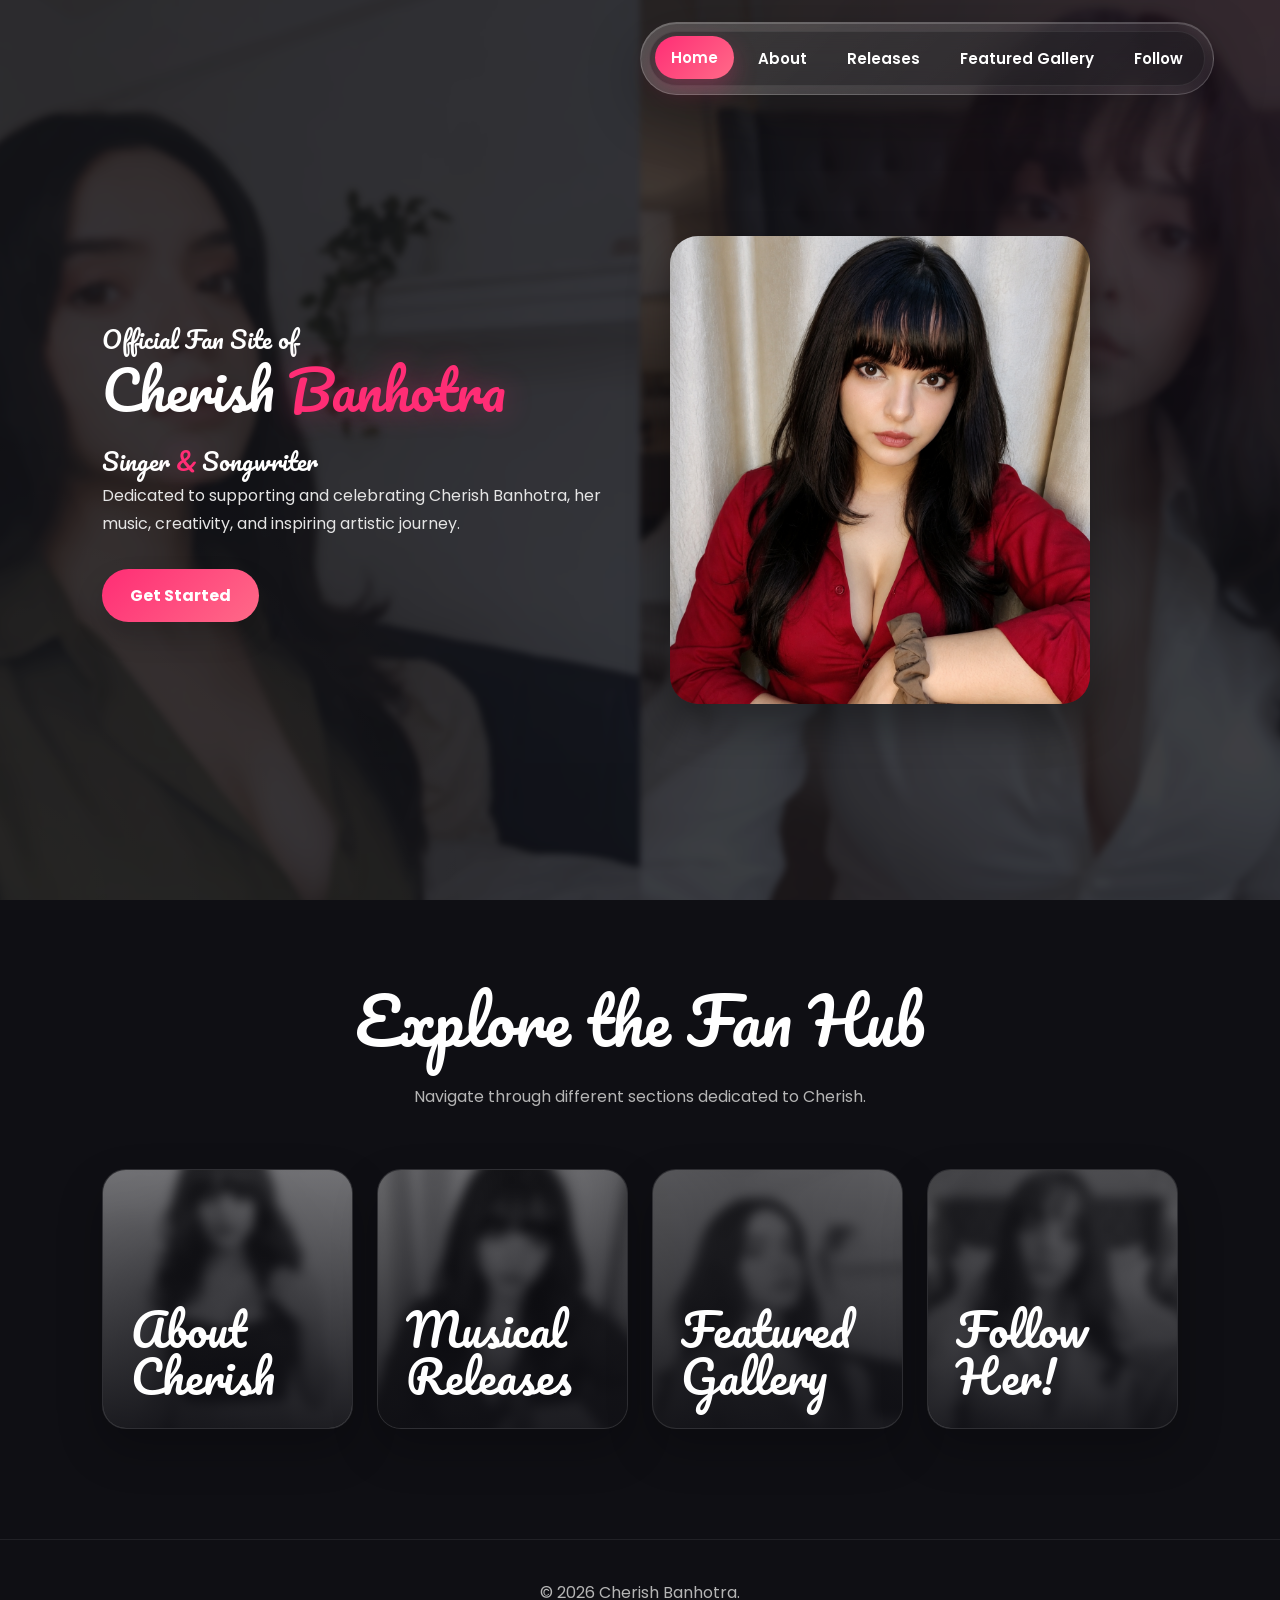
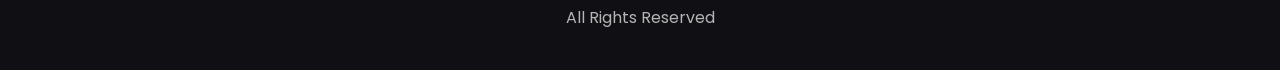
==== commit 14a0b2bb: "Update Images" ====
--- a/index.html
+++ b/index.html
@@ -34,7 +34,7 @@
           <h2>Official Fan Site of</h2>
           <h1>Cherish <span>Banhotra</span></h1>
           <div class="hero-image hero-image-mobile">
-            <img src="/assets/CB2.png" alt="Portrait of Cherish">
+            <img src="/assets/CB7.png" alt="Portrait of Cherish">
           </div>
           <h2>Singer<span> & </span>Songwriter</h2>
           <p>Dedicated to supporting and celebrating Cherish Banhotra, her music, creativity, and inspiring artistic journey.</p>
@@ -43,7 +43,7 @@
           </div>
         </div>
         <div class="hero-image">
-          <img src="/assets/CB2.png" alt="Portrait of Cherish">
+          <img src="/assets/CB7.png" alt="Portrait of Cherish">
         </div>
       </div>
     </section>
@@ -55,15 +55,15 @@
       </div>
       <div class="home-paths">
         <a class="path-card" href="/about">
-          <img src="/assets/3.jpg" alt="" aria-hidden="true">
+          <img src="/assets/CB5.png" alt="" aria-hidden="true">
           <h3>About Cherish</h3>
         </a>
         <a class="path-card" href="/releases">
-          <img src="/assets/4.jpg" alt="" aria-hidden="true">
+          <img src="/assets/CB7.png" alt="" aria-hidden="true">
           <h3>Musical Releases</h3>
         </a>
         <a class="path-card" href="/gallery">
-          <img src="/assets/1.png" alt="" aria-hidden="true">
+          <img src="/assets/CB1.png" alt="" aria-hidden="true">
           <h3>Featured Gallery</h3>
         </a>
         <a class="path-card" href="/follow">
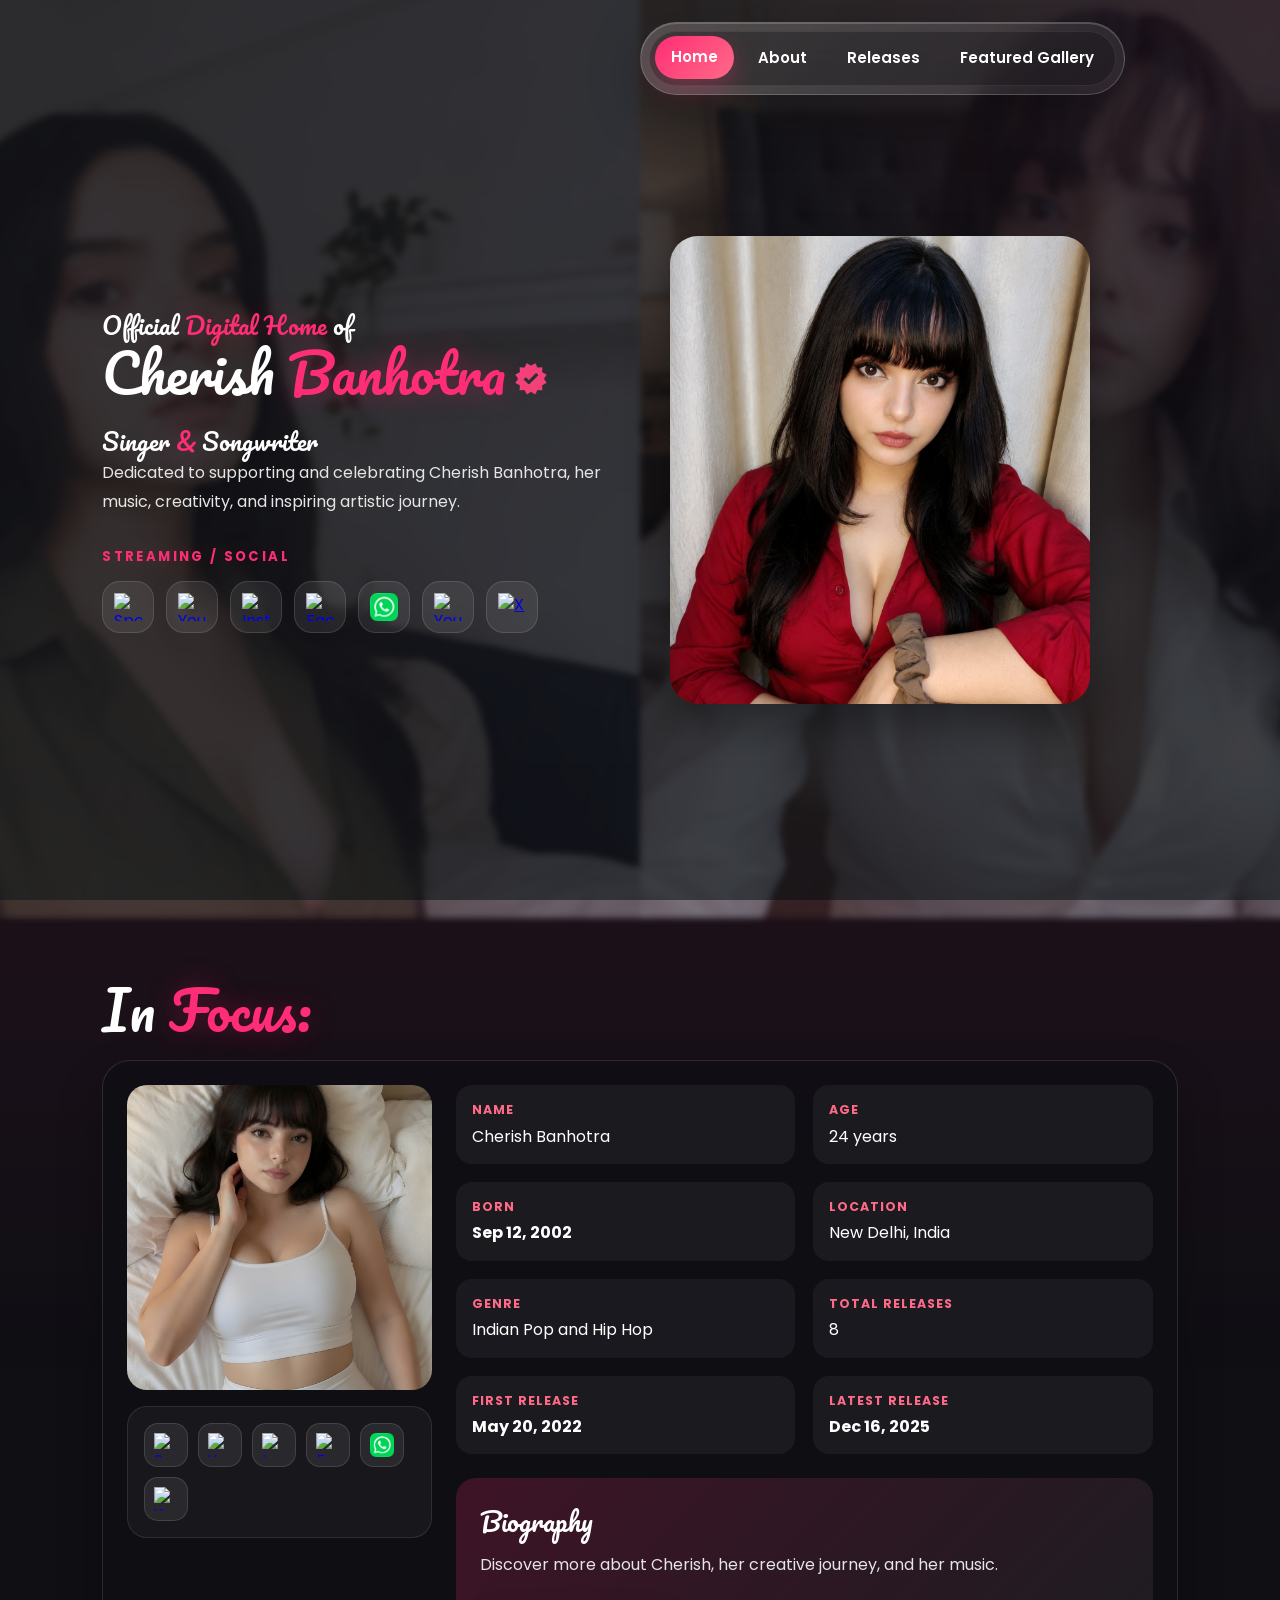
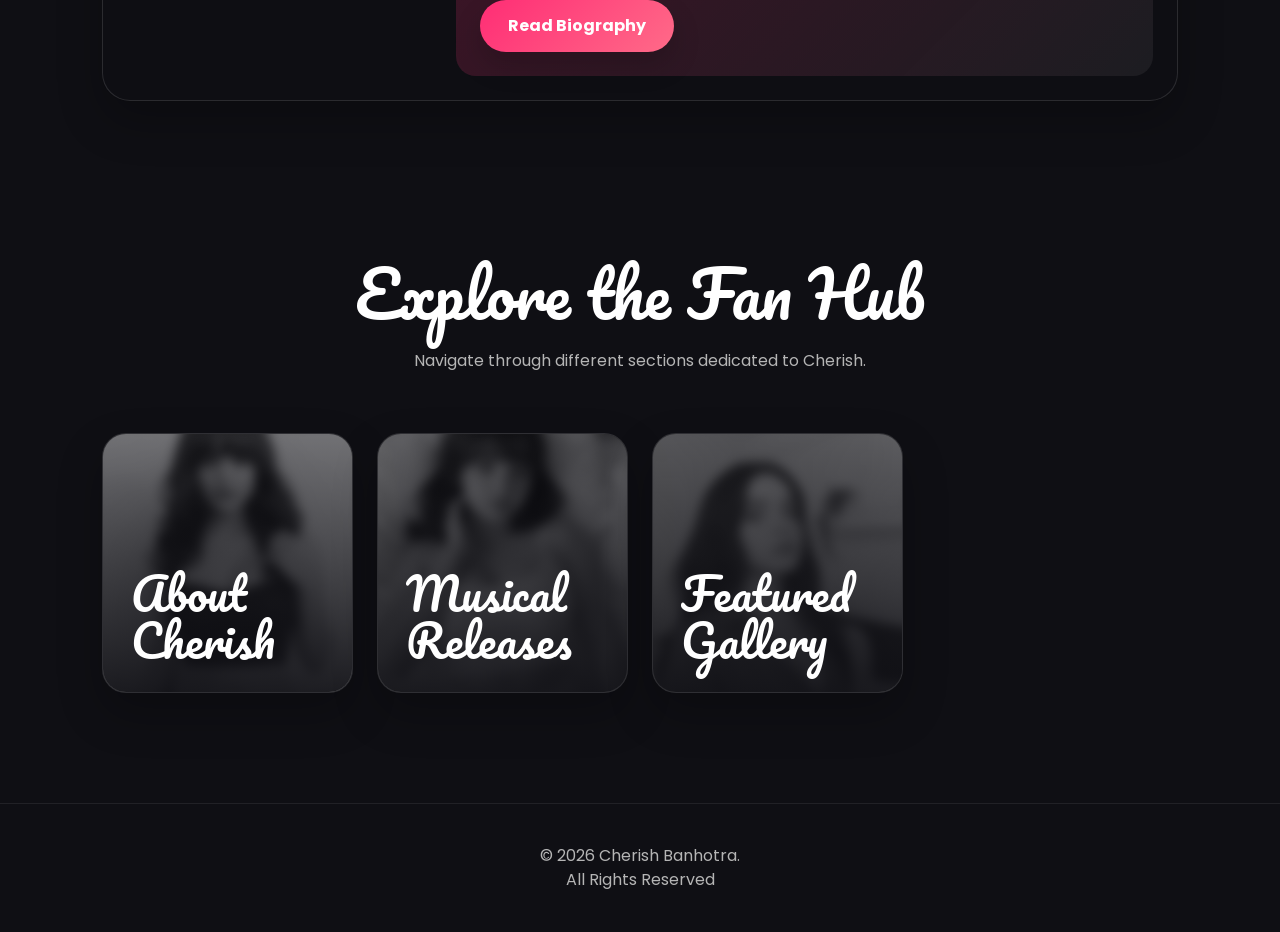
==== commit 0a3ba703: "New Styles" ====
--- a/index.html
+++ b/index.html
@@ -22,7 +22,6 @@
       <li><a href="/about">About</a></li>
       <li><a href="/releases">Releases</a></li>
       <li><a href="/gallery">Featured Gallery</a></li>
-      <li><a href="/follow">Follow</a></li>
     </ul>
   </nav>
 
@@ -31,19 +30,119 @@
  
       <div class="hero-inner">
         <div class="hero-text">
-          <h2>Official Fan Site of</h2>
-          <h1>Cherish <span>Banhotra</span></h1>
+          <h2>Official<span> Digital Home</span> of</h2>
+          <h1>Cherish <span>Banhotra</span><span class="hero-verified"><img src="/assets/icons/verified.png" alt="Verified"></span></h1>
           <div class="hero-image hero-image-mobile">
-            <img src="/assets/CB7.png" alt="Portrait of Cherish">
+            <img src="/assets/CB8.png" alt="Portrait of Cherish">
           </div>
           <h2>Singer<span> & </span>Songwriter</h2>
           <p>Dedicated to supporting and celebrating Cherish Banhotra, her music, creativity, and inspiring artistic journey.</p>
-          <div class="buttons">
-            <a href="#fan-hub" class="btn primary">Get Started</a>
+          <div class="buttons hero-links">
+            <span class="hero-links-label">Streaming / Social</span>
+            <div class="hero-social-icons">
+              <a class="social-action" href="https://open.spotify.com/artist/7ryOj0x9PQ23Cnm13lKh6o" target="_blank" rel="noopener" aria-label="Spotify">
+                <img src="https://upload.wikimedia.org/wikipedia/commons/7/78/Spotify_2.png" alt="Spotify">
+              </a>
+              <a class="social-action" href="https://www.youtube.com/@Cherishbanhotra.online" target="_blank" rel="noopener" aria-label="YouTube">
+                <img src="https://upload.wikimedia.org/wikipedia/commons/5/52/YouTube_social_white_circle_%282017%29.svg" alt="YouTube">
+              </a>
+              <a class="social-action" href="https://www.instagram.com/cherish.unofficial/" target="_blank" rel="noopener" aria-label="Instagram">
+                <img src="https://upload.wikimedia.org/wikipedia/commons/9/95/Instagram_logo_2022.svg" alt="Instagram">
+              </a>
+              <a class="social-action" href="https://www.facebook.com/cherishbanhotra.music" target="_blank" rel="noopener" aria-label="Facebook">
+                <img src="https://upload.wikimedia.org/wikipedia/commons/5/51/Facebook_f_logo_%282019%29.svg" alt="Facebook">
+              </a>
+              <a class="social-action" href="https://wa.me/16402360014" target="_blank" rel="noopener" aria-label="WhatsApp">
+                <img src="assets/icons/whatsapp.png" alt="WhatsApp">
+              </a>
+              <a class="social-action" href="https://music.youtube.com/channel/UCcaMgyX67kXeyS2JwnPdmYw" target="_blank" rel="noopener" aria-label="YouTube Music">
+                <img src="https://upload.wikimedia.org/wikipedia/commons/6/6a/Youtube_Music_icon.svg" alt="YouTube Music">
+              </a>
+              <a class="social-action" href="https://x.com/BanhotraCherish" target="_blank" rel="noopener" aria-label="X">
+                <img src="https://upload.wikimedia.org/wikipedia/commons/c/ce/X_logo_2023.svg" alt="X">
+              </a>
+            </div>
           </div>
         </div>
         <div class="hero-image">
           <img src="/assets/CB7.png" alt="Portrait of Cherish">
+        </div>
+      </div>
+    </section>
+
+    <section class="content-section identity-section" aria-labelledby="identity-heading">
+      <div class="hero-text">
+        <h1 id="identity-heading">In<span> Focus:</span></h1>
+      </div>
+      <div class="identity-panel">
+        <div class="identity-artist-column">
+          <div class="identity-artist-image">
+            <img src="/assets/CB8.png" alt="Portrait of Cherish Banhotra" loading="lazy" decoding="async">
+          </div>
+          <div class="identity-socials" aria-label="Streaming and social links">
+            <div class="hero-social-icons identity-social-icons">
+              <a class="social-action" href="https://open.spotify.com/artist/7ryOj0x9PQ23Cnm13lKh6o" target="_blank" rel="noopener" aria-label="Spotify">
+                <img src="https://upload.wikimedia.org/wikipedia/commons/7/78/Spotify_2.png" alt="Spotify">
+              </a>
+              <a class="social-action" href="https://www.youtube.com/@Cherishbanhotra.online" target="_blank" rel="noopener" aria-label="YouTube">
+                <img src="https://upload.wikimedia.org/wikipedia/commons/5/52/YouTube_social_white_circle_%282017%29.svg" alt="YouTube">
+              </a>
+              <a class="social-action" href="https://www.instagram.com/cherish.unofficial/" target="_blank" rel="noopener" aria-label="Instagram">
+                <img src="https://upload.wikimedia.org/wikipedia/commons/9/95/Instagram_logo_2022.svg" alt="Instagram">
+              </a>
+              <a class="social-action" href="https://www.facebook.com/cherishbanhotra.music" target="_blank" rel="noopener" aria-label="Facebook">
+                <img src="https://upload.wikimedia.org/wikipedia/commons/5/51/Facebook_f_logo_%282019%29.svg" alt="Facebook">
+              </a>
+              <a class="social-action" href="https://wa.me/15559567927" target="_blank" rel="noopener" aria-label="WhatsApp">
+                <img src="/assets/icons/whatsapp.png" alt="WhatsApp">
+              </a>
+              <a class="social-action" href="https://music.youtube.com/channel/UCcaMgyX67kXeyS2JwnPdmYw" target="_blank" rel="noopener" aria-label="YouTube Music">
+                <img src="https://upload.wikimedia.org/wikipedia/commons/6/6a/Youtube_Music_icon.svg" alt="YouTube Music">
+              </a>
+
+            </div>
+          </div>
+        </div>
+        <div class="identity-info">
+          <dl class="identity-details">
+            <div>
+              <dt>Name</dt>
+              <dd>Cherish Banhotra</dd>
+            </div>
+            <div>
+              <dt>Age</dt>
+              <dd>24 years</dd>
+            </div>
+            <div>
+              <dt>Born</dt>
+              <dd><strong>Sep 12, 2002</strong></dd>
+            </div>
+            <div>
+              <dt>Location</dt>
+              <dd>New Delhi, India</dd>
+            </div>
+            <div>
+              <dt>Genre</dt>
+              <dd>Indian Pop and Hip Hop</dd>
+            </div>
+            <div>
+              <dt>Total Releases</dt>
+              <dd>8</dd>
+            </div>
+            <div>
+              <dt>First Release</dt>
+              <dd><strong>May 20, 2022</strong></dd>
+            </div>
+            <div>
+              <dt>Latest Release</dt>
+              <dd><strong>Dec 16, 2025</strong></dd>
+            </div>
+          </dl>
+          <div class="identity-biography">
+            <h3>Biography</h3>
+            <p>Discover more about Cherish, her creative journey, and her music.</p>
+            <a class="btn primary" href="/about">Read Biography</a>
+          </div>
         </div>
       </div>
     </section>
@@ -55,20 +154,16 @@
       </div>
       <div class="home-paths">
         <a class="path-card" href="/about">
-          <img src="/assets/CB5.png" alt="" aria-hidden="true">
+          <img src="/assets/CB5.png" alt="" aria-hidden="true" loading="lazy" decoding="async">
           <h3>About Cherish</h3>
         </a>
         <a class="path-card" href="/releases">
-          <img src="/assets/CB7.png" alt="" aria-hidden="true">
+          <img src="/assets/CB8.png" alt="" aria-hidden="true" loading="lazy" decoding="async">
           <h3>Musical Releases</h3>
         </a>
         <a class="path-card" href="/gallery">
-          <img src="/assets/CB1.png" alt="" aria-hidden="true">
+          <img src="/assets/CB1.png" alt="" aria-hidden="true" loading="lazy" decoding="async">
           <h3>Featured Gallery</h3>
-        </a>
-        <a class="path-card" href="/follow">
-          <img src="/assets/CB3.png" alt="" aria-hidden="true">
-          <h3>Follow Her!</h3>
         </a>
       </div>
     </section>
--- a/styles.css
+++ b/styles.css
@@ -27,17 +27,6 @@
   }
 }
 
-@keyframes softFloat {
-  0%,
-  100% {
-    transform: translateY(0);
-  }
-
-  50% {
-    transform: translateY(-12px);
-  }
-}
-
 @keyframes sheen {
   from {
     transform: translateX(-120%) skewX(-18deg);
@@ -59,7 +48,18 @@
   font-family: 'Poppins', sans-serif;
   background: var(--bg);
   color: var(--text);
+  line-height: 1.5;
   overflow-x: hidden;
+}
+
+::selection {
+  background: var(--accent);
+  color: var(--text);
+}
+
+:focus-visible {
+  outline: 3px solid var(--accent-light);
+  outline-offset: 4px;
 }
 
 body::before {
@@ -145,7 +145,6 @@
 .nav-links a::after,
 .btn::after,
 .path-card::after,
-.follow-card::after,
 .release-card::after {
   content: '';
   position: absolute;
@@ -166,7 +165,6 @@
 .nav-links a:hover::after,
 .btn:hover::after,
 .path-card:hover::after,
-.follow-card:hover::after,
 .release-card:hover::after {
   opacity: 1;
   animation: sheen .75s ease;
@@ -186,8 +184,8 @@
 }
 
 .page-hero {
-  min-height: 38vh;
-  padding: 104px 8% 42px;
+  min-height: 16.3vh;
+  padding: 42px 8% 12px;
 }
 
 .hero::before,
@@ -260,6 +258,23 @@
   margin-bottom: 20px;
 }
 
+.hero-verified {
+  display: inline-flex;
+  align-items: center;
+  justify-content: center;
+  width: 34px;
+  height: 34px;
+  margin-left: 0.5rem;
+  vertical-align: middle;
+  transform: translateY(-.08em);
+}
+
+.hero-verified img,
+.hero-verified svg {
+  width: 100%;
+  height: auto;
+}
+
 .hero-text span,
 .page-heading span {
   color: var(--accent);
@@ -268,8 +283,7 @@
 
 .hero-text p,
 .page-heading p,
-.about-copy p,
-.follow-card p {
+.about-copy p {
   color: var(--muted);
   line-height: 1.8;
 }
@@ -284,6 +298,51 @@
   display: flex;
   flex-wrap: wrap;
   gap: 14px;
+}
+
+.hero-links {
+  align-items: center;
+}
+
+.hero-links-label {
+  color: var(--muted);
+  font-size: .82rem;
+  font-weight: 700;
+  text-transform: uppercase;
+  letter-spacing: .18em;
+}
+
+.hero-social-icons {
+  display: flex;
+  flex-wrap: wrap;
+  gap: 12px;
+}
+
+.social-action {
+  display: inline-flex;
+  align-items: center;
+  justify-content: center;
+  width: 52px;
+  height: 52px;
+  padding: 10px;
+  border-radius: 18px;
+  border: 1px solid rgba(255, 255, 255, .12);
+  background: rgba(255, 255, 255, .08);
+  cursor: pointer;
+  transition: transform .25s ease, box-shadow .25s ease, background .25s ease;
+}
+
+.social-action:hover,
+.social-action:focus-visible {
+  transform: translateY(-3px);
+  box-shadow: 0 18px 32px rgba(255, 45, 117, .16);
+  background: rgba(255, 255, 255, .16);
+}
+
+.social-action img {
+  width: 28px;
+  height: 28px;
+  object-fit: contain;
 }
 
 .btn {
@@ -319,8 +378,7 @@
 
 .hero-image img,
 .gallery-card img,
-.about-panel img,
-.follow-card {
+.about-panel img {
   width: 100%;
   border-radius: 28px;
   box-shadow: 0 20px 40px rgba(0, 0, 0, .35);
@@ -329,7 +387,6 @@
 .hero-image img {
   max-width: 420px;
   object-fit: cover;
-  animation: softFloat 5.5s ease-in-out infinite;
   transition: filter .35s ease, transform .35s ease, box-shadow .35s ease;
 }
 
@@ -345,7 +402,7 @@
 
 .page-heading {
   width: min(100%, 920px);
-  text-align: center;
+  text-align: left;
   animation: fadeUp .8s ease both;
 }
 
@@ -380,20 +437,38 @@
 
 .gallery-grid {
   display: grid;
-  grid-template-columns: repeat(auto-fit, minmax(min(260px, 100%), 1fr));
+  grid-template-columns: repeat(auto-fit, minmax(min(220px, 100%), 1fr));
   gap: 24px;
 }
 
-.gallery-card,
-.follow-card {
+.gallery-card {
   position: relative;
   overflow: hidden;
   background: rgba(255, 255, 255, .04);
   border: 1px solid rgba(255, 255, 255, .08);
 }
 
+.gallery-card {
+  aspect-ratio: 1;
+}
+
+.gallery-preview {
+  display: block;
+  width: 100%;
+  height: 100%;
+  padding: 0;
+  border: 0;
+  background: transparent;
+  cursor: pointer;
+}
+
+.gallery-preview:focus-visible {
+  outline-offset: -5px;
+}
+
 .gallery-card img {
-  height: 420px;
+  display: block;
+  height: 100%;
   object-fit: cover;
   transition: filter .35s ease, transform .35s ease;
 }
@@ -401,6 +476,69 @@
 .gallery-card:hover img {
   filter: saturate(1.1) contrast(1.05);
   transform: scale(1.05);
+}
+
+.image-modal {
+  position: fixed;
+  inset: 0;
+  z-index: 2000;
+  display: none;
+  align-items: center;
+  justify-content: center;
+  padding: 24px;
+}
+
+.image-modal.open {
+  display: flex;
+}
+
+.modal-backdrop {
+  position: absolute;
+  inset: 0;
+  border: 0;
+  background: rgba(0, 0, 0, .82);
+  cursor: pointer;
+}
+
+.modal-content {
+  position: relative;
+  z-index: 1;
+  width: min(92vw, 1100px);
+  max-height: 90vh;
+}
+
+.modal-content img {
+  display: block;
+  width: 100%;
+  max-height: calc(90vh - 48px);
+  object-fit: contain;
+  border-radius: 18px;
+}
+
+.modal-close {
+  position: absolute;
+  top: 10px;
+  right: 10px;
+  z-index: 1;
+  width: 42px;
+  height: 42px;
+  border: 0;
+  border-radius: 50%;
+  background: rgba(15, 15, 20, .8);
+  color: var(--text);
+  cursor: pointer;
+  font-size: 2rem;
+  line-height: 1;
+}
+
+#modalCaption {
+  margin-top: 10px;
+  color: var(--text);
+  text-align: center;
+}
+
+body.modal-open {
+  overflow: hidden;
 }
 
 .home-paths-section {
@@ -408,6 +546,148 @@
   padding-top: 64px;
   scroll-margin-top: 96px;
   background: var(--bg);
+}
+
+.identity-section {
+  padding-top: 80px;
+  padding-bottom: 80px;
+  background: linear-gradient(180deg, rgba(255, 45, 117, .06), transparent 55%);
+}
+
+.identity-panel {
+  display: grid;
+  grid-template-columns: minmax(220px, .7fr) minmax(0, 1.6fr);
+  gap: 24px;
+  padding: 24px;
+  border: 1px solid rgba(255, 255, 255, .12);
+  border-radius: 28px;
+  background: rgba(15, 15, 20, .78);
+  backdrop-filter: blur(12px);
+  -webkit-backdrop-filter: blur(12px);
+  box-shadow: 0 20px 46px rgba(0, 0, 0, .24);
+  transition: border-color .3s ease, box-shadow .3s ease;
+}
+
+.identity-panel:hover {
+  border-color: rgba(255, 255, 255, .2);
+  box-shadow: 0 26px 60px rgba(0, 0, 0, .3);
+}
+
+.identity-artist-column {
+  display: flex;
+  flex-direction: column;
+  gap: 16px;
+}
+
+.identity-artist-image {
+  aspect-ratio: 1;
+  overflow: hidden;
+  border-radius: 20px;
+  background: rgba(255, 255, 255, .05);
+}
+
+.identity-artist-image img {
+  display: block;
+  width: 100%;
+  height: 100%;
+  object-fit: cover;
+  object-position: center top;
+  transition: transform .45s ease, filter .45s ease;
+}
+
+.identity-panel:hover .identity-artist-image img {
+  filter: saturate(1.08) contrast(1.03);
+  transform: scale(1.035);
+}
+
+.identity-socials {
+  padding: 16px;
+  border: 1px solid rgba(255, 255, 255, .1);
+  border-radius: 20px;
+  background: rgba(255, 255, 255, .04);
+}
+
+.identity-socials-label {
+  display: block;
+  margin-bottom: 12px;
+  color: var(--muted);
+  font-size: .72rem;
+  font-weight: 700;
+  letter-spacing: .14em;
+  text-transform: uppercase;
+}
+
+.identity-social-icons {
+  gap: 10px;
+}
+
+.identity-social-icons .social-action {
+  width: 44px;
+  height: 44px;
+  padding: 8px;
+  border-radius: 14px;
+}
+
+.identity-social-icons .social-action img {
+  width: 24px;
+  height: 24px;
+}
+
+.identity-info {
+  display: grid;
+  gap: 24px;
+}
+
+.identity-details {
+  display: grid;
+  grid-template-columns: repeat(2, minmax(0, 1fr));
+  gap: 18px;
+}
+
+.identity-details div {
+  padding: 16px;
+  border-radius: 16px;
+  background: rgba(255, 255, 255, .05);
+  transition: background .25s ease, transform .25s ease;
+}
+
+.identity-details div:hover {
+  background: rgba(255, 255, 255, .08);
+  transform: translateY(-2px);
+}
+
+.identity-details dt {
+  margin-bottom: 5px;
+  color: var(--accent-light);
+  font-size: .78rem;
+  font-weight: 700;
+  letter-spacing: .08em;
+  text-transform: uppercase;
+}
+
+.identity-details dd {
+  color: var(--text);
+  line-height: 1.45;
+}
+
+.identity-biography {
+  display: flex;
+  flex-direction: column;
+  align-items: flex-start;
+  justify-content: center;
+  padding: 24px;
+  border-radius: 20px;
+  background: linear-gradient(135deg, rgba(255, 45, 117, .2), rgba(255, 255, 255, .06));
+}
+
+.identity-biography h3 {
+  font-size: 1.65rem;
+}
+
+.identity-biography p {
+  margin: 10px 0 22px;
+  color: var(--muted);
+  line-height: 1.65;
 }
 
 .home-paths {
@@ -501,8 +781,7 @@
   transform: scale(1);
 }
 
-.card-content,
-.follow-card {
+.card-content {
   padding: 24px;
 }
 
@@ -514,6 +793,8 @@
 }
 
 .about-panel img {
+  width: 80%;
+  justify-self: center;
   object-fit: cover;
   transition: filter .35s ease, transform .35s ease, box-shadow .35s ease;
 }
@@ -545,7 +826,8 @@
   transition: border-color .25s ease, box-shadow .25s ease, transform .25s ease;
 }
 
-.release-card:hover {
+.release-card:hover,
+.release-card:focus-within {
   border-color: rgba(255, 255, 255, .2);
   box-shadow: 0 24px 56px rgba(255, 45, 117, .16);
   transform: translateY(-7px);
@@ -558,7 +840,8 @@
   transition: filter .35s ease, transform .35s ease;
 }
 
-.release-card:hover img {
+.release-card:hover img,
+.release-card:focus-within img {
   filter: saturate(1.12) contrast(1.04);
   transform: scale(1.045);
 }
@@ -589,68 +872,15 @@
   line-height: 1.7;
 }
 
-.follow-grid {
-  display: grid;
-  grid-template-columns: repeat(auto-fit, minmax(min(240px, 100%), 1fr));
-  gap: 22px;
-}
-
-.follow-card {
-  color: var(--text);
-  text-decoration: none;
-  transition: border-color .25s ease, box-shadow .25s ease, transform .25s ease;
-}
-
-.follow-card:hover,
-.follow-card:focus-visible {
-  border-color: rgba(255, 255, 255, .24);
-  box-shadow: 0 24px 56px rgba(255, 45, 117, .18);
-  transform: translateY(-7px);
-}
-
-.social-icon {
-  width: 54px;
-  height: 54px;
-  display: inline-flex;
-  align-items: center;
-  justify-content: center;
-  margin-bottom: 20px;
-  border-radius: 18px;
-  background: linear-gradient(135deg, var(--accent), var(--accent-light));
-  box-shadow: 0 14px 28px rgba(255, 45, 117, .22);
-  transition: transform .25s ease, box-shadow .25s ease;
-}
-
-.follow-card:hover .social-icon,
-.follow-card:focus-visible .social-icon {
-  transform: rotate(-4deg) scale(1.08);
-  box-shadow: 0 18px 34px rgba(255, 45, 117, .3);
-}
-
-.social-icon svg {
-  width: 28px;
-  height: 28px;
-  fill: none;
-  stroke: currentColor;
-  stroke-width: 1.8;
-  stroke-linecap: round;
-  stroke-linejoin: round;
-}
-
-.social-icon .icon-fill {
-  fill: currentColor;
-}
-
-.follow-card h2 {
-  font-size: 2rem;
-  margin-bottom: 12px;
-}
-
 footer {
   text-align: center;
   padding: 40px 20px;
   color: var(--soft);
   border-top: 1px solid rgba(255, 255, 255, .08);
+}
+
+.modal-close:focus-visible {
+  outline-color: var(--accent-light);
 }
 
 @media (prefers-reduced-motion: reduce) {
@@ -674,8 +904,9 @@
   .nav-links a:hover,
   .btn:hover,
   .path-card:hover,
-  .follow-card:hover,
   .release-card:hover,
+  .identity-panel:hover,
+  .identity-details div:hover,
   .gallery-card:hover img,
   .about-panel img:hover,
   .hero-image img:hover {
@@ -816,8 +1047,8 @@
   }
 
   .page-hero {
-    min-height: 240px;
-    padding-bottom: 42px;
+    min-height: 115px;
+    padding: 42px 20px 12px;
   }
 
   .hero-inner {
@@ -901,14 +1132,32 @@
   }
 
   .gallery-grid,
-  .releases-grid,
-  .follow-grid {
+  .releases-grid {
     gap: 18px;
   }
 
   .home-paths {
     grid-template-columns: 1fr;
     gap: 18px;
+  }
+
+  .identity-panel {
+    grid-template-columns: 1fr;
+    padding: 20px;
+  }
+
+  .identity-artist-image {
+    width: min(100%, 440px);
+    margin-inline: auto;
+  }
+
+  .identity-details {
+    grid-template-columns: 1fr;
+    gap: 12px;
+  }
+
+  .identity-biography {
+    padding: 20px;
   }
 
   .home-paths-section {
@@ -927,7 +1176,7 @@
   }
 
   .gallery-card img {
-    height: clamp(300px, 112vw, 440px);
+    height: 100%;
   }
 
   .about-panel {
@@ -940,7 +1189,6 @@
   }
 
   .about-copy h2,
-  .follow-card h2,
   .release-card h2 {
     font-size: clamp(1.75rem, 8vw, 2.25rem);
     line-height: 1.15;
@@ -949,8 +1197,7 @@
   .release-card,
   .hero-image img,
   .gallery-card img,
-  .about-panel img,
-  .follow-card {
+  .about-panel img {
     border-radius: 20px;
   }
 
@@ -959,13 +1206,8 @@
   }
 
   .release-card div,
-  .card-content,
-  .follow-card {
+  .card-content {
     padding: 20px;
-  }
-
-  .follow-card {
-    min-height: 210px;
   }
 }
 
@@ -1016,11 +1258,6 @@
     padding: 20px;
   }
 
-  .social-icon {
-    width: 48px;
-    height: 48px;
-    border-radius: 16px;
-  }
 }
 
 @media (min-width: 769px) and (max-width: 1120px) {
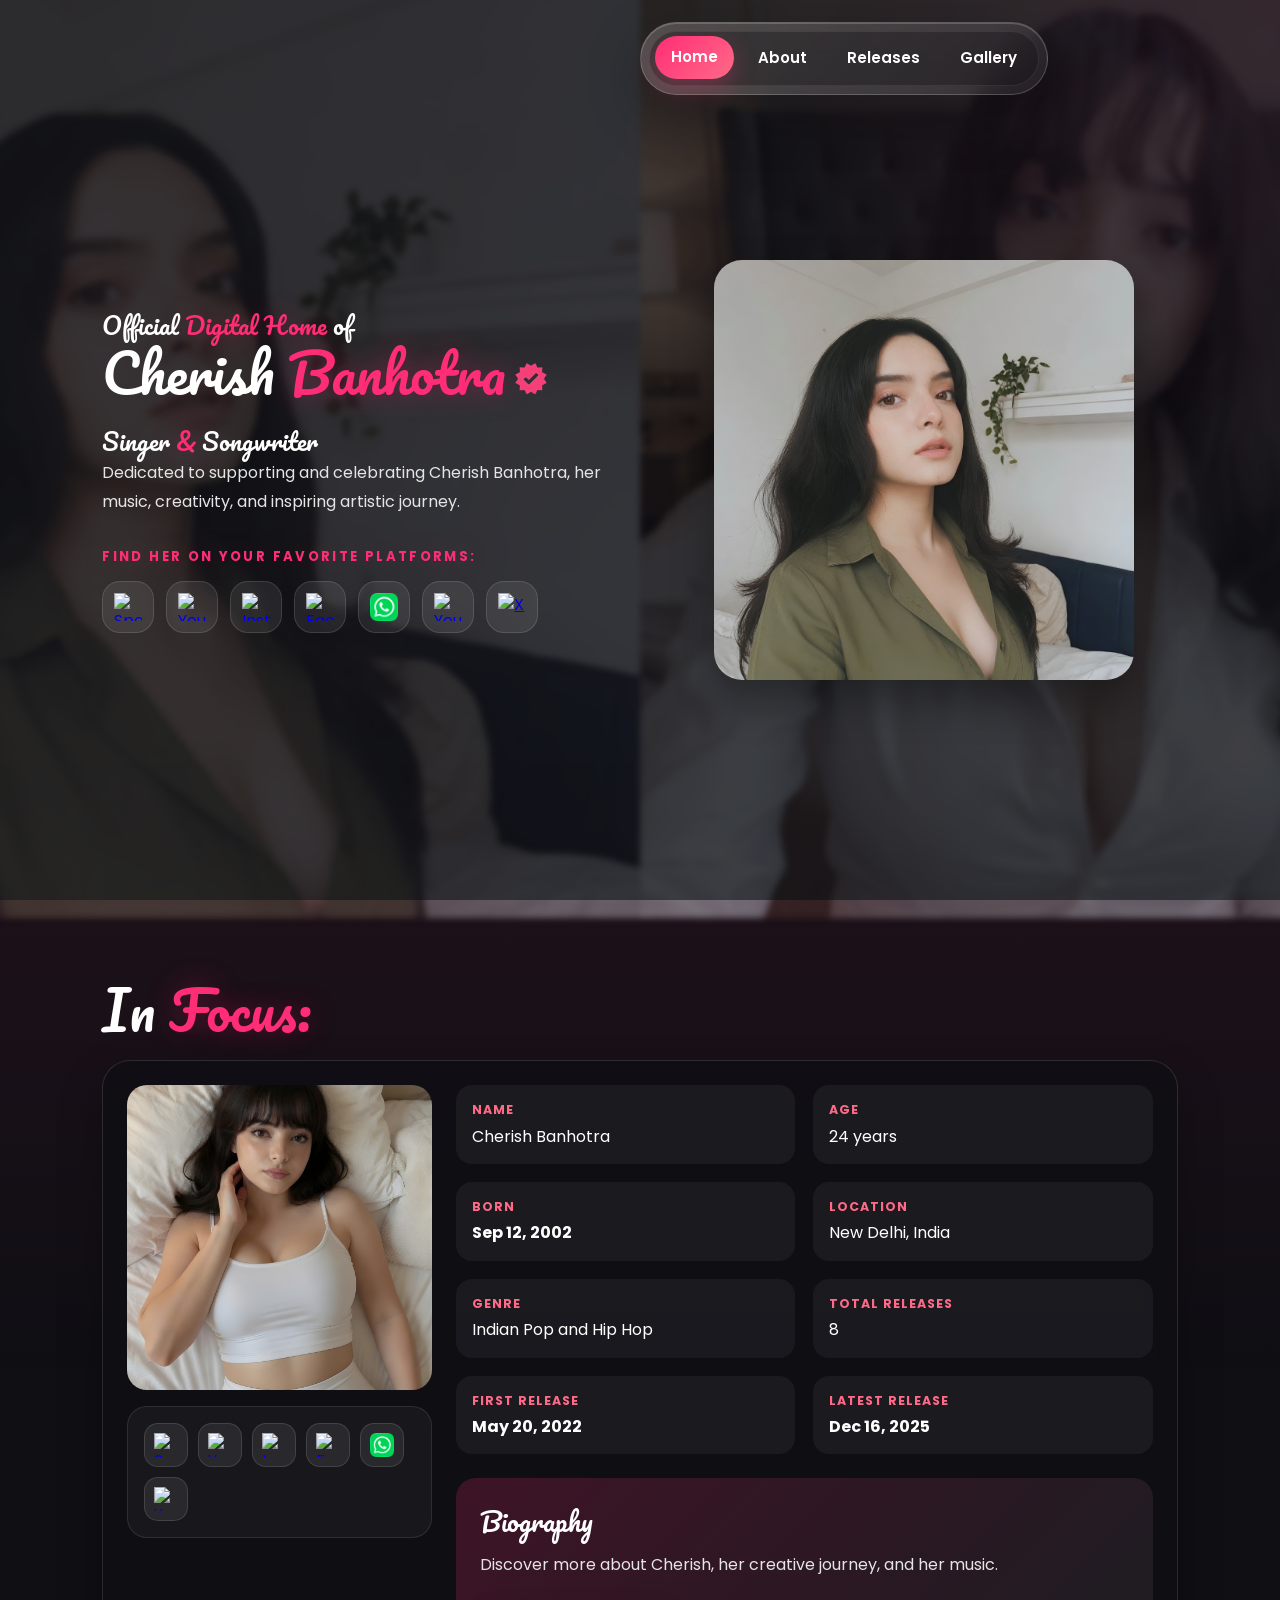
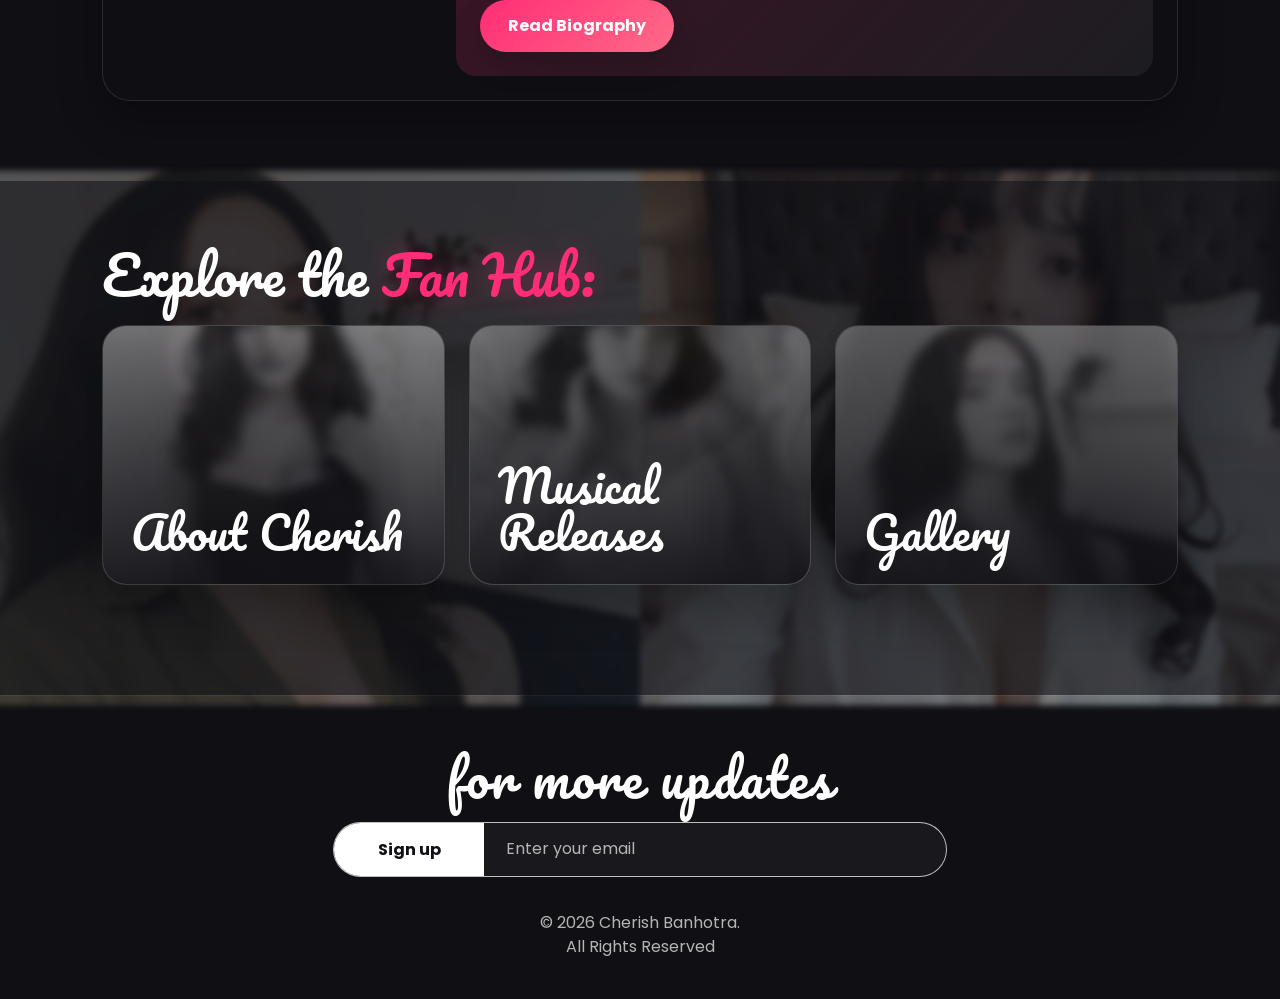
==== commit 83368ca3: "clarity" ====
--- a/index.html
+++ b/index.html
@@ -9,6 +9,13 @@
   <link rel="preconnect" href="https://fonts.gstatic.com" crossorigin>
   <link href="https://fonts.googleapis.com/css2?family=Poppins:wght@300;400;500;600;700&family=Pacifico&display=swap" rel="stylesheet">
   <link rel="stylesheet" href="/styles.css">
+  <script type="text/javascript">
+    (function(c,l,a,r,i,t,y){
+        c[a]=c[a]||function(){(c[a].q=c[a].q||[]).push(arguments)};
+        t=l.createElement(r);t.async=1;t.src="https://www.clarity.ms/tag/"+i;
+        y=l.getElementsByTagName(r)[0];y.parentNode.insertBefore(t,y);
+    })(window, document, "clarity", "script", "xqa2oxhmor");
+  </script>
 </head>
 <body>
   <nav class="navbar" aria-label="Primary navigation">
@@ -21,7 +28,7 @@
       <li><a class="active" href="/" aria-current="page">Home</a></li>
       <li><a href="/about">About</a></li>
       <li><a href="/releases">Releases</a></li>
-      <li><a href="/gallery">Featured Gallery</a></li>
+      <li><a href="/gallery">Gallery</a></li>
     </ul>
   </nav>
 
@@ -33,12 +40,12 @@
           <h2>Official<span> Digital Home</span> of</h2>
           <h1>Cherish <span>Banhotra</span><span class="hero-verified"><img src="/assets/icons/verified.png" alt="Verified"></span></h1>
           <div class="hero-image hero-image-mobile">
-            <img src="/assets/CB8.png" alt="Portrait of Cherish">
+            <img src="/assets/CB1.png" alt="Portrait of Cherish">
           </div>
           <h2>Singer<span> & </span>Songwriter</h2>
           <p>Dedicated to supporting and celebrating Cherish Banhotra, her music, creativity, and inspiring artistic journey.</p>
           <div class="buttons hero-links">
-            <span class="hero-links-label">Streaming / Social</span>
+            <span class="hero-links-label">Find her on your favorite platforms:</span>
             <div class="hero-social-icons">
               <a class="social-action" href="https://open.spotify.com/artist/7ryOj0x9PQ23Cnm13lKh6o" target="_blank" rel="noopener" aria-label="Spotify">
                 <img src="https://upload.wikimedia.org/wikipedia/commons/7/78/Spotify_2.png" alt="Spotify">
@@ -65,7 +72,7 @@
           </div>
         </div>
         <div class="hero-image">
-          <img src="/assets/CB7.png" alt="Portrait of Cherish">
+          <img src="/assets/CB1.png" alt="Portrait of Cherish">
         </div>
       </div>
     </section>
@@ -148,9 +155,9 @@
     </section>
 
     <section id="fan-hub" class="content-section home-paths-section">
-      <div class="section-title">
-        <h2>Explore the Fan Hub</h2>
-        <p>Navigate through different sections dedicated to Cherish.</p>
+      <div class="hero-text">
+          <h1 id="identity-heading">Explore the<span> Fan Hub:</span></h1>
+
       </div>
       <div class="home-paths">
         <a class="path-card" href="/about">
@@ -163,13 +170,28 @@
         </a>
         <a class="path-card" href="/gallery">
           <img src="/assets/CB1.png" alt="" aria-hidden="true" loading="lazy" decoding="async">
-          <h3>Featured Gallery</h3>
+          <h3>Gallery</h3>
         </a>
       </div>
     </section>
   </main>
 
-  <footer>&copy; 2026 Cherish Banhotra. <br>All Rights Reserved</footer>
+  <footer>
+    <form id="sib-form" class="footer-subscription" method="post" action="https://e0f66a9c.sibforms.com/v2/serve/[base64]" data-type="subscription">
+      <p class="footer-subscription-title">for more updates</p>
+      <div class="footer-subscription-fields">
+        <label class="visually-hidden" for="footer-email">Email address</label>
+        <input id="footer-email" type="email" name="EMAIL" autocomplete="email" placeholder="Enter your email" required>
+        <button type="submit">Sign up</button>
+      </div>
+      <input class="footer-subscription-honeypot" type="text" name="email_address_check" value="" tabindex="-1" autocomplete="off" aria-hidden="true">
+      <input type="hidden" name="locale" value="en">
+      <p id="success-message" class="footer-subscription-message" role="status">Thanks for subscribing!</p>
+      <p id="error-message" class="footer-subscription-message footer-subscription-error" role="alert">Your subscription could not be saved. Please try again.</p>
+    </form>
+    <p class="footer-copyright">&copy; 2026 Cherish Banhotra. <br>All Rights Reserved</p>
+  </footer>
+  <script defer src="https://sibforms.com/forms/end-form/build/main.js"></script>
   <script src="/site-effects.js"></script>
 </body>
 </html>
--- a/styles.css
+++ b/styles.css
@@ -222,6 +222,20 @@
   border: 1px solid rgba(255, 255, 255, .16);
   border-radius: 22px;
   background: linear-gradient(135deg, rgba(255, 255, 255, .16), rgba(255, 255, 255, .05));
+
+/* Apply the same visual style as the home "In Focus" heading */
+.in-focus-heading {
+  font-family: 'Pacifico', cursive;
+  font-size: clamp(3rem, 8vw, 3.4rem);
+  line-height: 1.1;
+  margin-bottom: 20px;
+}
+
+.in-focus-heading span {
+  color: var(--accent);
+  text-shadow: 0 0 30px rgba(255, 45, 117, .32);
+}
+
   backdrop-filter: blur(16px);
   -webkit-backdrop-filter: blur(16px);
   box-shadow: 0 18px 40px rgba(0, 0, 0, .24);
@@ -384,9 +398,17 @@
   box-shadow: 0 20px 40px rgba(0, 0, 0, .35);
 }
 
+.hero-image {
+  width: min(100%, 420px);
+  aspect-ratio: 1;
+  justify-self: center;
+}
+
 .hero-image img {
-  max-width: 420px;
+  max-width: none;
+  height: 100%;
   object-fit: cover;
+  object-position: center top;
   transition: filter .35s ease, transform .35s ease, box-shadow .35s ease;
 }
 
@@ -409,6 +431,34 @@
 .content-section {
   padding: 110px 8%;
 }
+
+/* Match hero's translucent/opaque background for the Fan Hub section */
+.home-paths-section {
+  position: relative;
+  isolation: isolate;
+}
+
+.home-paths-section::before {
+  content: '';
+  position: absolute;
+  inset: 0;
+  background: url('/assets/cover1.png') center/cover no-repeat;
+  filter: blur(3px);
+  transform: scale(1.04);
+  opacity: .45;
+  pointer-events: none;
+  z-index: -2;
+}
+
+.home-paths-section::after {
+  content: '';
+  position: absolute;
+  inset: 0;
+  background: rgba(15, 15, 20, .55);
+  z-index: -1;
+  pointer-events: none;
+}
+
 
 .reveal {
   opacity: 0;
@@ -692,7 +742,7 @@
 
 .home-paths {
   display: grid;
-  grid-template-columns: repeat(4, minmax(0, 1fr));
+  grid-template-columns: repeat(3, minmax(0, 1fr));
   gap: 24px;
 }
 
@@ -810,6 +860,20 @@
   margin-bottom: 18px;
 }
 
+/* Stronger specificity for About headings matching Home 'In Focus' */
+.about-copy .in-focus-heading {
+  font-family: 'Pacifico', cursive;
+  font-size: clamp(3rem, 8vw, 3.4rem);
+  line-height: 1.1;
+  margin-bottom: 20px;
+  color: var(--text);
+}
+
+.about-copy .in-focus-heading span {
+  color: var(--accent);
+  text-shadow: 0 0 30px rgba(255, 45, 117, .32);
+}
+
 .releases-grid {
   display: grid;
   grid-template-columns: repeat(auto-fit, minmax(min(260px, 100%), 1fr));
@@ -874,9 +938,91 @@
 
 footer {
   text-align: center;
-  padding: 40px 20px;
+  padding: 56px 20px 40px;
   color: var(--soft);
   border-top: 1px solid rgba(255, 255, 255, .08);
+}
+
+.footer-subscription {
+  width: min(100%, 614px);
+  margin: 0 auto 34px;
+}
+
+.footer-subscription-title {
+  margin-bottom: 18px;
+  color: var(--text);
+  font-family: 'Pacifico', cursive;
+  font-size: clamp(2rem, 5vw, 3.2rem);
+  line-height: 1;
+  letter-spacing: .04em;
+}
+
+.footer-subscription-fields {
+  display: flex;
+  overflow: hidden;
+  border: 1px solid rgba(255, 255, 255, .72);
+  border-radius: 999px;
+  background: rgba(255, 255, 255, .04);
+}
+
+.footer-subscription input[type='email'] {
+  min-width: 0;
+  flex: 1;
+  padding: 14px 22px;
+  border: 0;
+  outline: 0;
+  background: transparent;
+  color: var(--text);
+  font: inherit;
+}
+
+.footer-subscription input[type='email']::placeholder {
+  color: var(--soft);
+}
+
+.footer-subscription button {
+  order: -1;
+  min-width: 150px;
+  padding: 14px 22px;
+  border: 0;
+  background: var(--text);
+  color: var(--bg);
+  cursor: pointer;
+  font: 700 1rem 'Poppins', sans-serif;
+  transition: background .25s ease, color .25s ease;
+}
+
+.footer-subscription button:hover,
+.footer-subscription button:focus-visible {
+  background: var(--accent-light);
+  color: var(--text);
+}
+
+.footer-subscription-honeypot,
+.visually-hidden {
+  position: absolute;
+  width: 1px;
+  height: 1px;
+  padding: 0;
+  margin: -1px;
+  overflow: hidden;
+  clip: rect(0, 0, 0, 0);
+  white-space: nowrap;
+  border: 0;
+}
+
+.footer-subscription-message {
+  display: none;
+  margin-top: 14px;
+  color: #a6f2c9;
+}
+
+.footer-subscription-error {
+  color: #ff9eae;
+}
+
+.footer-copyright {
+  margin: 0;
 }
 
 .modal-close:focus-visible {
@@ -1098,9 +1244,9 @@
   }
 
   .hero-image img {
-    width: min(100%, 310px);
-    height: min(44svh, 380px);
-    min-height: 260px;
+    width: 100%;
+    height: 100%;
+    min-height: 0;
     margin-inline: auto;
     border-radius: 22px;
     object-fit: cover;
@@ -1114,7 +1260,7 @@
 
   .hero-image-mobile {
     display: block;
-    width: 100%;
+    width: min(100%, 310px);
     margin: 18px auto 16px;
   }
 
@@ -1237,6 +1383,19 @@
     padding: 56px 16px;
   }
 
+  .footer-subscription-fields {
+    border-radius: 22px;
+  }
+
+  .footer-subscription button {
+    min-width: 112px;
+    padding-inline: 14px;
+  }
+
+  .footer-subscription input[type='email'] {
+    padding-inline: 16px;
+  }
+
   .listener-badge {
     width: 100%;
     align-items: center;
